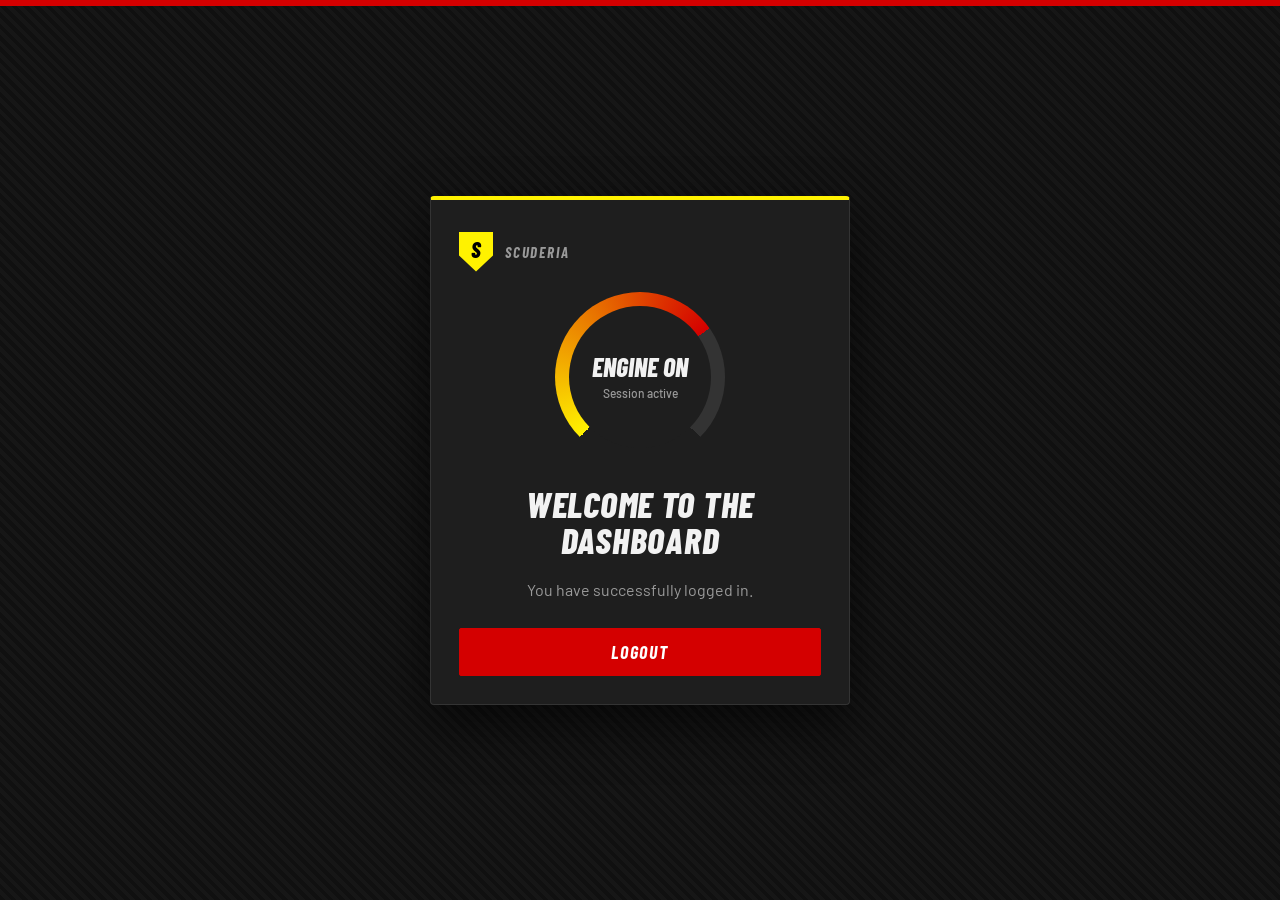
==== frontend/dashboard.html @ 8df0ef11 "update interfaces" ====
<!doctype html>
<html lang="en">
  <head>
    <meta charset="UTF-8" />
    <meta name="viewport" content="width=device-width, initial-scale=1.0" />
    <title>Dashboard</title>
    <link rel="stylesheet" href="style.css" />
  </head>
  <body>
    <div class="container dashboard">
      <div class="brand">
        <div class="badge">S</div>
        <span>SCUDERIA</span>
      </div>
 
      <div class="gauge">
        <div>Engine on<small>Session active</small></div>
      </div>
 
      <h1>Welcome to the Dashboard</h1>
 
      <p>You have successfully logged in.</p>
 
      <button onclick="logout()">Logout</button>
    </div>
 
    <script>
      function logout() {
        localStorage.removeItem("token");
        window.location.href = "index.html";
      }
    </script>
  </body>
</html>
---- frontend/style.css ----
@import url("https://fonts.googleapis.com/css2?family=Barlow+Condensed:ital,wght@1,700;1,800&family=Barlow:wght@400;500;600&display=swap");
 
:root {
  --rosso: #d40000;
  --rosso-dark: #a30000;
  --giallo: #fff200;
  --carbon: #141414;
  --carbon-2: #1e1e1e;
  --line: #333;
  --text: #f2f2f2;
  --muted: #9a9a9a;
}
 
* {
  box-sizing: border-box;
}
 
body {
  margin: 0;
  min-height: 100vh;
  display: flex;
  justify-content: center;
  align-items: center;
  padding: 24px;
  font-family: "Barlow", Arial, sans-serif;
  color: var(--text);
  background:
    linear-gradient(180deg, var(--rosso) 0 6px, transparent 6px),
    repeating-linear-gradient(45deg, #101010 0 4px, #161616 4px 8px);
}
 
.container {
  position: relative;
  width: 100%;
  max-width: 360px;
  padding: 32px 28px 28px;
  background: var(--carbon-2);
  border: 1px solid var(--line);
  border-top: 4px solid var(--giallo);
  border-radius: 4px;
  box-shadow: 0 20px 50px rgba(0, 0, 0, 0.6);
}
 
.brand {
  display: flex;
  align-items: center;
  gap: 12px;
  margin-bottom: 20px;
}
 
.badge {
  width: 34px;
  height: 40px;
  display: grid;
  place-items: center;
  background: var(--giallo);
  color: #000;
  font: italic 800 22px "Barlow Condensed", Arial, sans-serif;
  clip-path: polygon(0 0, 100% 0, 100% 60%, 50% 100%, 0 60%);
  padding-bottom: 6px;
}
 
.brand span {
  font: italic 700 15px "Barlow Condensed", Arial, sans-serif;
  letter-spacing: 0.12em;
  color: var(--muted);
}
 
h1,
h2 {
  margin: 0 0 20px;
  font-family: "Barlow Condensed", Arial, sans-serif;
  font-style: italic;
  font-weight: 800;
  font-size: 44px;
  line-height: 1;
  letter-spacing: 0.02em;
  text-transform: uppercase;
}
 
h2 {
  border-left: 6px solid var(--rosso);
  padding-left: 12px;
}
 
p {
  color: var(--muted);
  line-height: 1.5;
}
 
input {
  width: 100%;
  padding: 12px 14px;
  margin: 6px 0;
  font: 500 15px "Barlow", Arial, sans-serif;
  color: var(--text);
  background: var(--carbon);
  border: 1px solid var(--line);
  border-radius: 2px;
}
 
input::placeholder {
  color: #6d6d6d;
}
 
input:focus-visible {
  outline: none;
  border-color: var(--giallo);
  box-shadow: 0 0 0 2px rgba(255, 242, 0, 0.25);
}
 
button {
  width: 100%;
  padding: 12px;
  margin-top: 10px;
  font: italic 700 18px "Barlow Condensed", Arial, sans-serif;
  letter-spacing: 0.1em;
  text-transform: uppercase;
  color: #fff;
  background: var(--rosso);
  border: 1px solid var(--rosso);
  border-radius: 2px;
  cursor: pointer;
  transition: background 0.15s, color 0.15s;
}
 
button:hover {
  background: var(--rosso-dark);
}
 
button:focus-visible {
  outline: 2px solid var(--giallo);
  outline-offset: 2px;
}
 
button.secondary {
  color: var(--giallo);
  background: transparent;
  border-color: var(--giallo);
}
 
button.secondary:hover {
  color: #000;
  background: var(--giallo);
}
 
.divider {
  margin: 24px 0 8px;
  padding-top: 20px;
  border-top: 1px solid var(--line);
  font-size: 14px;
}
 
#message {
  margin: 15px 0 0;
  text-align: center;
  min-height: 1.5em;
}
 
/* Dashboard */
.gauge {
  position: relative;
  width: 170px;
  height: 170px;
  margin: 8px auto 24px;
  border-radius: 50%;
  background: conic-gradient(
    from 225deg,
    var(--giallo) 0deg,
    var(--rosso) 190deg,
    #333 190deg 270deg,
    transparent 270deg
  );
}
 
.gauge::before {
  content: "";
  position: absolute;
  inset: 14px;
  border-radius: 50%;
  background: var(--carbon-2);
}
 
.gauge div {
  position: absolute;
  inset: 0;
  display: grid;
  place-content: center;
  text-align: center;
  font: italic 800 26px/1.1 "Barlow Condensed", Arial, sans-serif;
  text-transform: uppercase;
}
 
.gauge small {
  display: block;
  margin-top: 4px;
  font: 500 12px "Barlow", Arial, sans-serif;
  color: var(--muted);
  text-transform: none;
}
 
.dashboard {
  text-align: center;
  max-width: 420px;
}
 
.dashboard h1 {
  font-size: 36px;
}
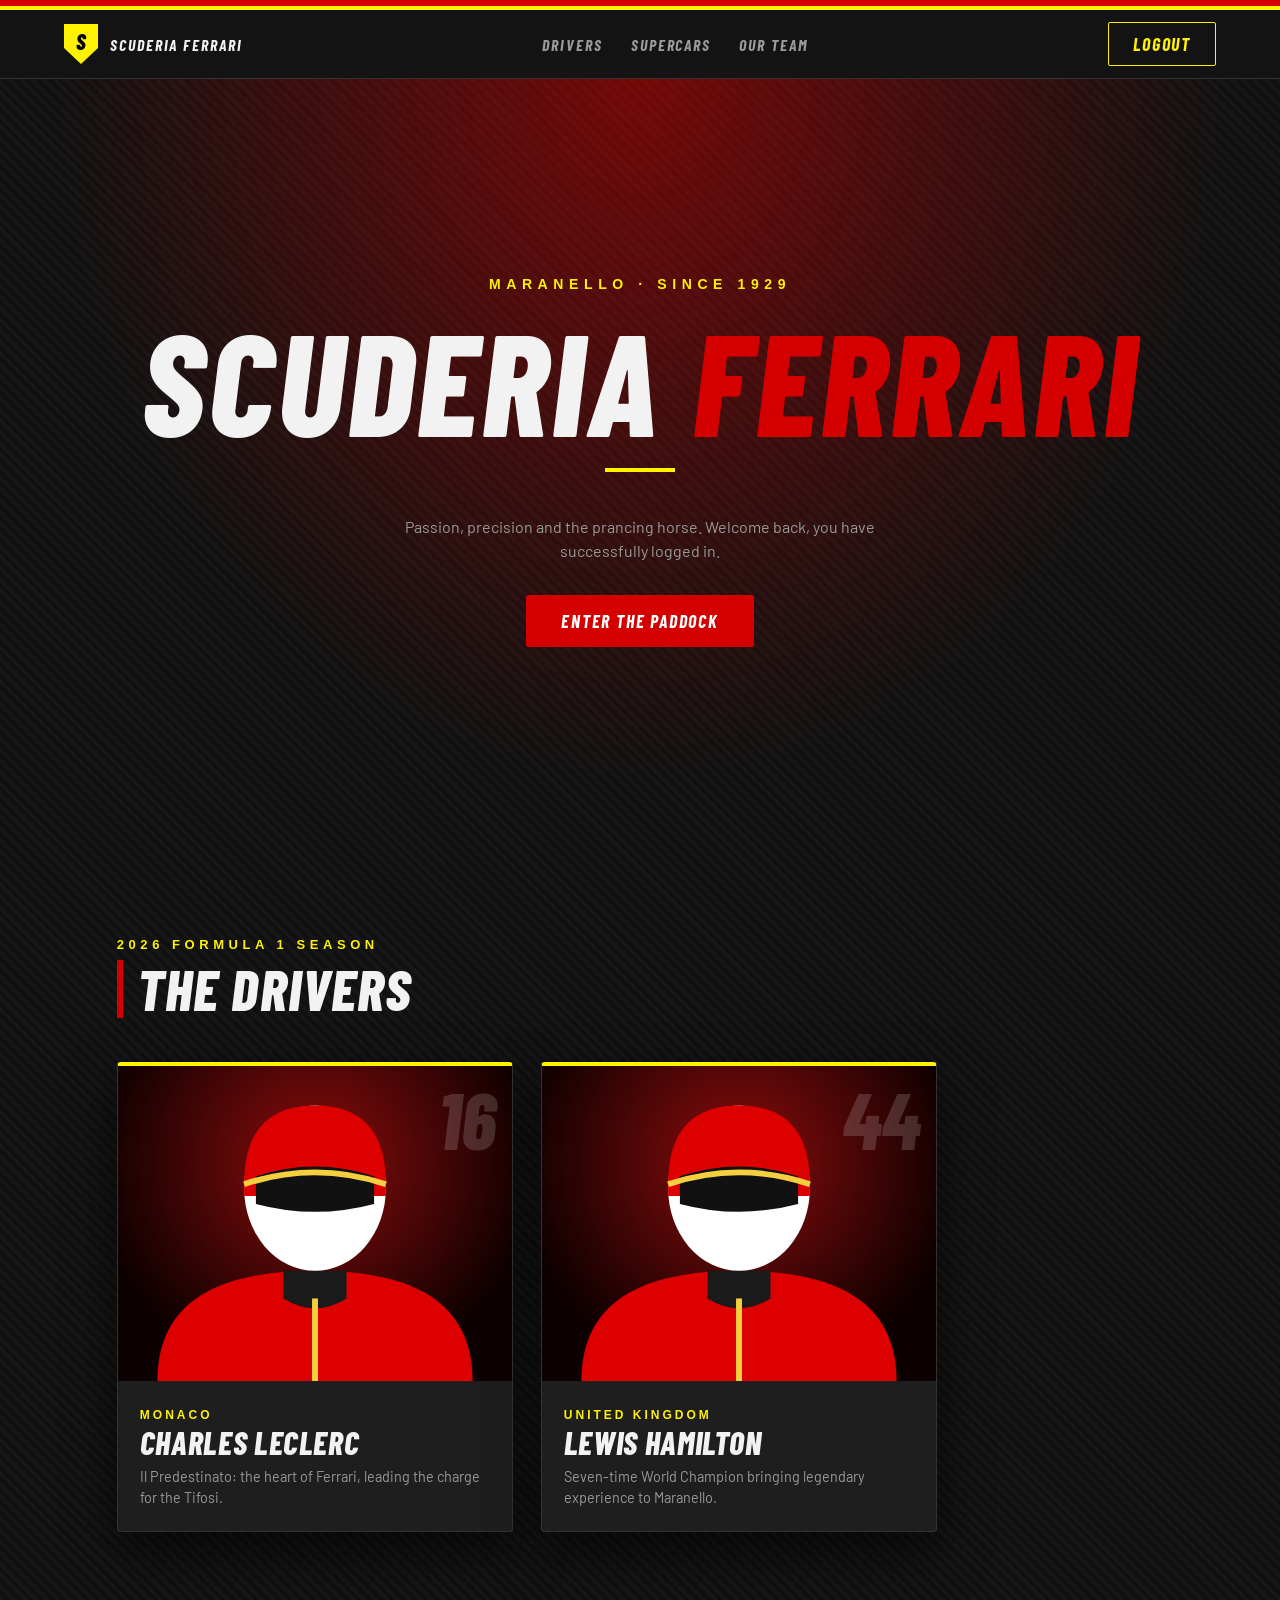
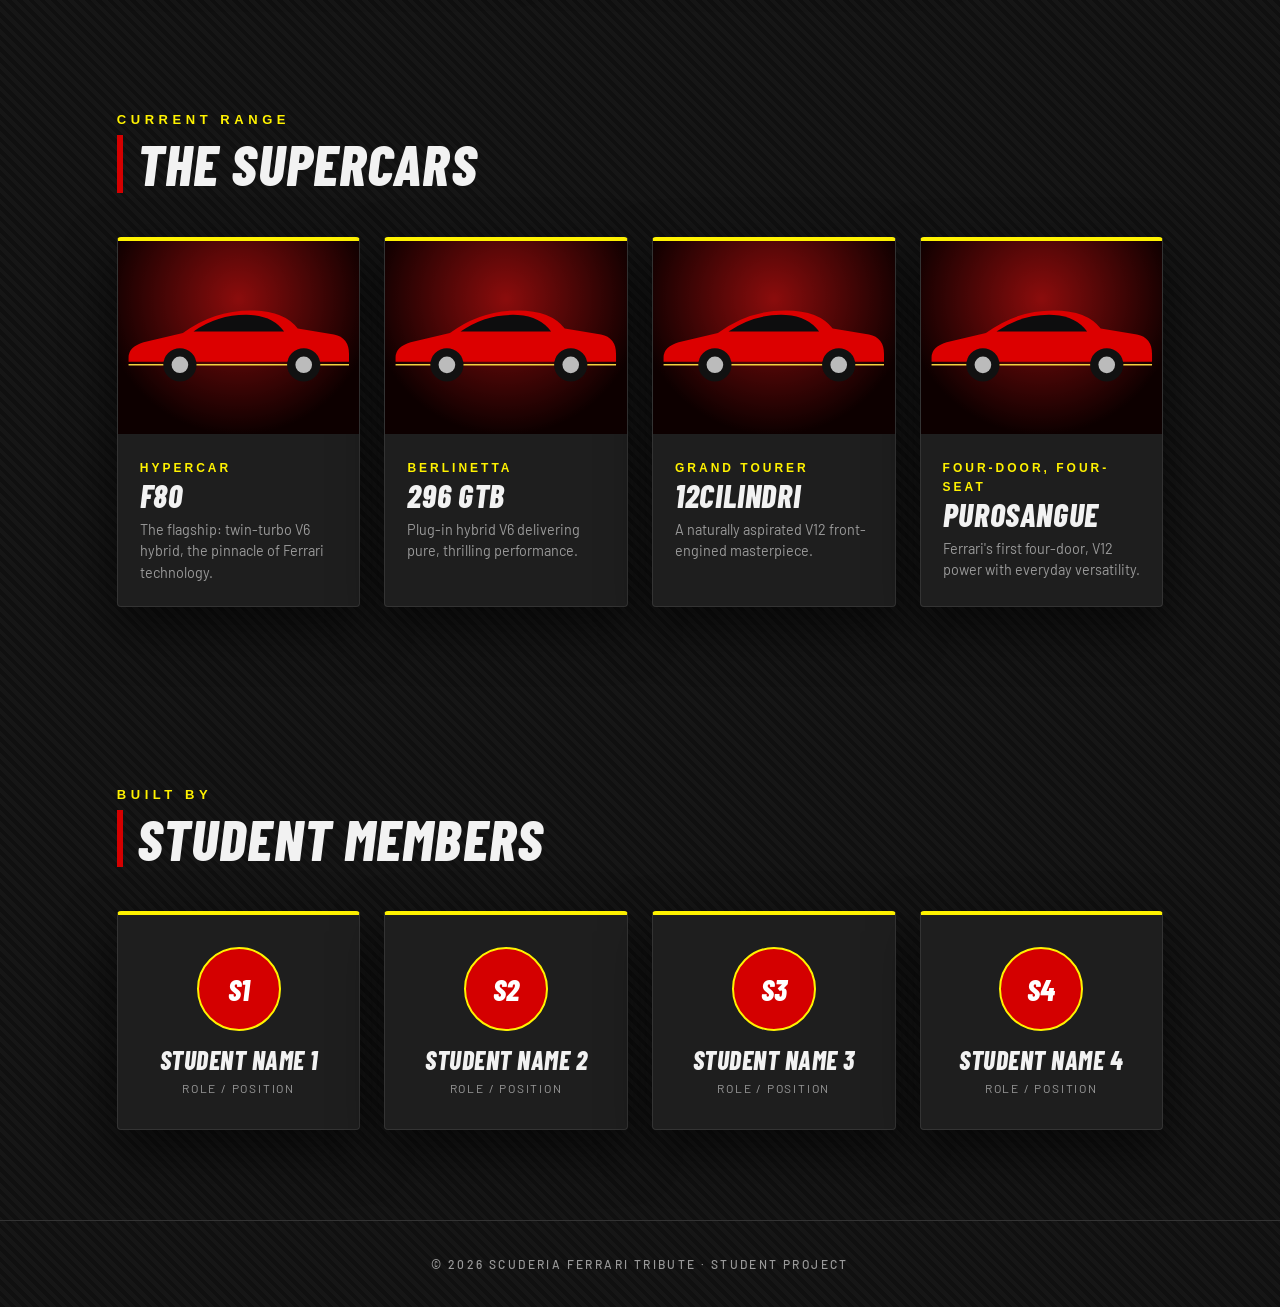
==== commit 93293ab0: "description of changes" ====
--- a/frontend/dashboard.html
+++ b/frontend/dashboard.html
@@ -1,35 +1,84 @@
 <!doctype html>
 <html lang="en">
-  <head>
-    <meta charset="UTF-8" />
-    <meta name="viewport" content="width=device-width, initial-scale=1.0" />
-    <title>Dashboard</title>
-    <link rel="stylesheet" href="style.css" />
-  </head>
-  <body>
-    <div class="container dashboard">
-      <div class="brand">
-        <div class="badge">S</div>
-        <span>SCUDERIA</span>
-      </div>
- 
-      <div class="gauge">
-        <div>Engine on<small>Session active</small></div>
-      </div>
- 
-      <h1>Welcome to the Dashboard</h1>
- 
-      <p>You have successfully logged in.</p>
- 
-      <button onclick="logout()">Logout</button>
-    </div>
- 
-    <script>
-      function logout() {
-        localStorage.removeItem("token");
-        window.location.href = "index.html";
-      }
-    </script>
-  </body>
+<head>
+<meta charset="UTF-8" />
+<meta name="viewport" content="width=device-width, initial-scale=1, viewport-fit=cover" />
+<title>Scuderia Ferrari</title>
+<link rel="stylesheet" href="style.css" />
+</head>
+<body>
+<svg width="0" height="0" style="position:absolute" aria-hidden="true">
+  <symbol id="bust" viewBox="0 0 200 160">
+    <path d="M20 160c0-40 30-56 80-56s80 16 80 56z" fill="#dc0000"/>
+    <path d="M84 104h32v14q-16 10-32 0z" fill="#1a1a1a"/>
+    <path d="M100 118v42" stroke="#f4d03f" stroke-width="3"/>
+    <ellipse cx="100" cy="62" rx="36" ry="42" fill="#fff"/>
+    <path d="M64 60q0-40 36-40t36 40v6H64z" fill="#dc0000"/>
+    <path d="M70 56q30-10 60 0v14q-30 8-60 0z" fill="#111"/>
+    <path d="M64 60q36-12 72 0" stroke="#f4d03f" stroke-width="3" fill="none"/>
+  </symbol>
+  <symbol id="car" viewBox="0 0 320 140">
+    <path d="M14 96q0-14 20-20l52-12q40-30 90-30 44 0 62 24l48 8q20 4 20 26v10H14z" fill="#dc0000"/>
+    <path d="M100 62q34-24 76-22 30 2 44 22z" fill="#0d0d0e"/>
+    <path d="M14 106h292" stroke="#f4d03f" stroke-width="2"/>
+    <circle cx="82" cy="106" r="22" fill="#111"/><circle cx="82" cy="106" r="11" fill="#bbb"/>
+    <circle cx="246" cy="106" r="22" fill="#111"/><circle cx="246" cy="106" r="11" fill="#bbb"/>
+  </symbol>
+</svg>
+
+<nav>
+  <div class="brand"><div class="badge">S</div><span>SCUDERIA FERRARI</span></div>
+  <ul><li><a href="#drivers">Drivers</a></li><li><a href="#cars">Supercars</a></li><li><a href="#team">Our Team</a></li></ul>
+  <button onclick="logout()">Logout</button>
+</nav>
+
+<header class="hero">
+  <div>
+    <small>Maranello · Since 1929</small>
+    <h1>Scuderia <em>Ferrari</em></h1>
+    <div class="rule"></div><br />
+    <p>Passion, precision and the prancing horse. Welcome back, you have successfully logged in.</p>
+    <a class="cta" href="#drivers">Enter the Paddock</a>
+  </div>
+</header>
+
+<section id="drivers">
+  <div class="head"><small>2026 Formula 1 Season</small><h2>The Drivers</h2></div>
+  <div class="drivers">
+    <div class="card"><div class="img"><span class="num">16</span><svg><use href="#bust"/></svg></div>
+      <div class="info"><span>Monaco</span><h3>Charles Leclerc</h3><p>Il Predestinato: the heart of Ferrari, leading the charge for the Tifosi.</p></div></div>
+    <div class="card"><div class="img"><span class="num">44</span><svg><use href="#bust"/></svg></div>
+      <div class="info"><span>United Kingdom</span><h3>Lewis Hamilton</h3><p>Seven-time World Champion bringing legendary experience to Maranello.</p></div></div>
+  </div>
+</section>
+
+<section id="cars">
+  <div class="head"><small>Current Range</small><h2>The Supercars</h2></div>
+  <div class="grid">
+    <div class="card"><div class="img"><svg><use href="#car"/></svg></div><div class="info"><span>Hypercar</span><h3>F80</h3><p>The flagship: twin-turbo V6 hybrid, the pinnacle of Ferrari technology.</p></div></div>
+    <div class="card"><div class="img"><svg><use href="#car"/></svg></div><div class="info"><span>Berlinetta</span><h3>296 GTB</h3><p>Plug-in hybrid V6 delivering pure, thrilling performance.</p></div></div>
+    <div class="card"><div class="img"><svg><use href="#car"/></svg></div><div class="info"><span>Grand Tourer</span><h3>12Cilindri</h3><p>A naturally aspirated V12 front-engined masterpiece.</p></div></div>
+    <div class="card"><div class="img"><svg><use href="#car"/></svg></div><div class="info"><span>Four-Door, Four-Seat</span><h3>Purosangue</h3><p>Ferrari's first four-door, V12 power with everyday versatility.</p></div></div>
+  </div>
+</section>
+
+<section id="team" class="team">
+  <div class="head"><small>Built By</small><h2>Student Members</h2></div>
+  <div class="grid">
+    <div class="card stu"><div class="av">S1</div><h3>Student Name 1</h3><p>Role / Position</p></div>
+    <div class="card stu"><div class="av">S2</div><h3>Student Name 2</h3><p>Role / Position</p></div>
+    <div class="card stu"><div class="av">S3</div><h3>Student Name 3</h3><p>Role / Position</p></div>
+    <div class="card stu"><div class="av">S4</div><h3>Student Name 4</h3><p>Role / Position</p></div>
+  </div>
+</section>
+
+<footer>© 2026 SCUDERIA FERRARI TRIBUTE · STUDENT PROJECT</footer>
+
+<script>
+function logout() {
+  try { localStorage.removeItem("token"); } catch (e) {}
+  window.location.href = "index.html";
+}
+</script>
+</body>
 </html>
- 
--- a/frontend/style.css
+++ b/frontend/style.css
@@ -1,5 +1,5 @@
 @import url("https://fonts.googleapis.com/css2?family=Barlow+Condensed:ital,wght@1,700;1,800&family=Barlow:wght@400;500;600&display=swap");
- 
+
 :root {
   --rosso: #d40000;
   --rosso-dark: #a30000;
@@ -10,200 +10,210 @@
   --text: #f2f2f2;
   --muted: #9a9a9a;
 }
- 
-* {
-  box-sizing: border-box;
-}
- 
+
+* { box-sizing: border-box; }
+
+html { scroll-behavior: smooth; scroll-padding-top: 70px; }
+
 body {
   margin: 0;
   min-height: 100vh;
-  display: flex;
-  justify-content: center;
-  align-items: center;
-  padding: 24px;
   font-family: "Barlow", Arial, sans-serif;
   color: var(--text);
   background:
     linear-gradient(180deg, var(--rosso) 0 6px, transparent 6px),
     repeating-linear-gradient(45deg, #101010 0 4px, #161616 4px 8px);
 }
- 
-.container {
-  position: relative;
-  width: 100%;
-  max-width: 360px;
-  padding: 32px 28px 28px;
+
+h1, h2, h3 {
+  margin: 0;
+  font-family: "Barlow Condensed", Arial, sans-serif;
+  font-style: italic;
+  font-weight: 800;
+  text-transform: uppercase;
+  letter-spacing: 0.02em;
+  line-height: 1;
+}
+
+p { color: var(--muted); line-height: 1.5; margin: 0; }
+
+/* Nav */
+nav {
+  position: sticky;
+  top: 6px;
+  z-index: 9;
+  display: flex;
+  justify-content: space-between;
+  align-items: center;
+  padding: 12px 5vw;
+  background: rgba(20, 20, 20, 0.92);
+  border-bottom: 1px solid var(--line);
+  border-top: 4px solid var(--giallo);
+  backdrop-filter: blur(8px);
+}
+
+.brand { display: flex; align-items: center; gap: 12px; }
+
+.badge {
+  width: 34px;
+  height: 40px;
+  display: grid;
+  place-items: center;
+  background: var(--giallo);
+  color: #000;
+  font: italic 800 22px "Barlow Condensed", Arial, sans-serif;
+  clip-path: polygon(0 0, 100% 0, 100% 60%, 50% 100%, 0 60%);
+  padding-bottom: 6px;
+}
+
+.brand span {
+  font: italic 700 16px "Barlow Condensed", Arial, sans-serif;
+  letter-spacing: 0.12em;
+  color: var(--text);
+}
+
+nav ul { display: flex; gap: 28px; list-style: none; margin: 0; padding: 0; }
+
+nav a {
+  color: var(--muted);
+  text-decoration: none;
+  font: italic 700 16px "Barlow Condensed", Arial, sans-serif;
+  letter-spacing: 0.12em;
+  text-transform: uppercase;
+  transition: color 0.15s;
+}
+
+nav a:hover { color: var(--giallo); }
+
+/* Buttons */
+button, .cta {
+  display: inline-block;
+  padding: 10px 24px;
+  font: italic 700 18px "Barlow Condensed", Arial, sans-serif;
+  letter-spacing: 0.1em;
+  text-transform: uppercase;
+  text-decoration: none;
+  color: var(--giallo);
+  background: transparent;
+  border: 1px solid var(--giallo);
+  border-radius: 2px;
+  cursor: pointer;
+  transition: background 0.15s, color 0.15s;
+}
+
+button:hover { color: #000; background: var(--giallo); }
+
+.cta { color: #fff; background: var(--rosso); border-color: var(--rosso); padding: 14px 34px; }
+.cta:hover { background: var(--rosso-dark); border-color: var(--rosso-dark); color: #fff; }
+
+button:focus-visible, .cta:focus-visible { outline: 2px solid var(--giallo); outline-offset: 2px; }
+
+/* Hero */
+.hero {
+  min-height: 86vh;
+  display: grid;
+  place-items: center;
+  text-align: center;
+  padding: 80px 6vw;
+  background: radial-gradient(ellipse at 50% 0%, rgba(212, 0, 0, 0.5), transparent 65%);
+}
+
+.hero small {
+  font: 600 14px "Barlow", Arial, sans-serif;
+  letter-spacing: 0.4em;
+  text-transform: uppercase;
+  color: var(--giallo);
+}
+
+.hero h1 { font-size: clamp(3.5rem, 13vw, 9rem); margin: 16px 0; }
+.hero h1 em { color: var(--rosso); }
+.hero p { max-width: 520px; margin: 0 auto 32px; }
+.rule { width: 70px; height: 4px; background: var(--giallo); margin: 14px auto 24px; }
+
+/* Sections */
+section { max-width: 1200px; margin: auto; padding: 90px 6vw; }
+
+.head { margin-bottom: 44px; }
+.head small {
+  display: block;
+  margin-bottom: 8px;
+  font: 600 13px "Barlow", Arial, sans-serif;
+  letter-spacing: 0.35em;
+  text-transform: uppercase;
+  color: var(--giallo);
+}
+.head h2 {
+  font-size: clamp(2.2rem, 6vw, 3.6rem);
+  border-left: 6px solid var(--rosso);
+  padding-left: 14px;
+}
+
+.grid { display: grid; gap: 24px; grid-template-columns: repeat(auto-fit, minmax(240px, 1fr)); }
+.drivers { display: grid; gap: 28px; grid-template-columns: repeat(auto-fit, minmax(280px, 1fr)); max-width: 820px; }
+
+/* Cards */
+.card {
   background: var(--carbon-2);
   border: 1px solid var(--line);
   border-top: 4px solid var(--giallo);
   border-radius: 4px;
   box-shadow: 0 20px 50px rgba(0, 0, 0, 0.6);
-}
- 
-.brand {
-  display: flex;
-  align-items: center;
-  gap: 12px;
-  margin-bottom: 20px;
-}
- 
-.badge {
-  width: 34px;
-  height: 40px;
-  display: grid;
-  place-items: center;
-  background: var(--giallo);
-  color: #000;
-  font: italic 800 22px "Barlow Condensed", Arial, sans-serif;
-  clip-path: polygon(0 0, 100% 0, 100% 60%, 50% 100%, 0 60%);
-  padding-bottom: 6px;
-}
- 
-.brand span {
-  font: italic 700 15px "Barlow Condensed", Arial, sans-serif;
-  letter-spacing: 0.12em;
+  overflow: hidden;
+  transition: transform 0.25s, border-color 0.25s;
+}
+.card:hover { transform: translateY(-6px); border-top-color: var(--rosso); }
+
+.card .img {
+  position: relative;
+  aspect-ratio: 4 / 3.2;
+  display: grid;
+  place-items: center;
+  background: radial-gradient(circle at 50% 30%, rgba(212, 0, 0, 0.6), #0d0000 75%);
+}
+.card .img svg { width: 100%; height: 100%; }
+
+.num {
+  position: absolute;
+  right: 16px;
+  top: 4px;
+  font: italic 800 5rem "Barlow Condensed", Arial, sans-serif;
+  color: rgba(255, 255, 255, 0.16);
+}
+
+.info { padding: 22px; }
+.info h3 { font-size: 2rem; margin: 4px 0 8px; }
+.info span {
+  font: 600 12px "Barlow", Arial, sans-serif;
+  letter-spacing: 0.25em;
+  text-transform: uppercase;
+  color: var(--giallo);
+}
+.info p { font-size: 0.9rem; }
+
+/* Student members */
+.stu { text-align: center; padding: 32px 20px; }
+.av {
+  width: 84px;
+  height: 84px;
+  margin: 0 auto 16px;
+  display: grid;
+  place-items: center;
+  border-radius: 50%;
+  border: 2px solid var(--giallo);
+  background: var(--rosso);
+  color: #fff;
+  font: italic 800 30px "Barlow Condensed", Arial, sans-serif;
+}
+.stu h3 { font-size: 1.6rem; margin-bottom: 6px; }
+.stu p { font-size: 0.75rem; letter-spacing: 0.15em; text-transform: uppercase; }
+
+footer {
+  text-align: center;
+  padding: 36px 5vw;
+  border-top: 1px solid var(--line);
   color: var(--muted);
-}
- 
-h1,
-h2 {
-  margin: 0 0 20px;
-  font-family: "Barlow Condensed", Arial, sans-serif;
-  font-style: italic;
-  font-weight: 800;
-  font-size: 44px;
-  line-height: 1;
-  letter-spacing: 0.02em;
-  text-transform: uppercase;
-}
- 
-h2 {
-  border-left: 6px solid var(--rosso);
-  padding-left: 12px;
-}
- 
-p {
-  color: var(--muted);
-  line-height: 1.5;
-}
- 
-input {
-  width: 100%;
-  padding: 12px 14px;
-  margin: 6px 0;
-  font: 500 15px "Barlow", Arial, sans-serif;
-  color: var(--text);
-  background: var(--carbon);
-  border: 1px solid var(--line);
-  border-radius: 2px;
-}
- 
-input::placeholder {
-  color: #6d6d6d;
-}
- 
-input:focus-visible {
-  outline: none;
-  border-color: var(--giallo);
-  box-shadow: 0 0 0 2px rgba(255, 242, 0, 0.25);
-}
- 
-button {
-  width: 100%;
-  padding: 12px;
-  margin-top: 10px;
-  font: italic 700 18px "Barlow Condensed", Arial, sans-serif;
-  letter-spacing: 0.1em;
-  text-transform: uppercase;
-  color: #fff;
-  background: var(--rosso);
-  border: 1px solid var(--rosso);
-  border-radius: 2px;
-  cursor: pointer;
-  transition: background 0.15s, color 0.15s;
-}
- 
-button:hover {
-  background: var(--rosso-dark);
-}
- 
-button:focus-visible {
-  outline: 2px solid var(--giallo);
-  outline-offset: 2px;
-}
- 
-button.secondary {
-  color: var(--giallo);
-  background: transparent;
-  border-color: var(--giallo);
-}
- 
-button.secondary:hover {
-  color: #000;
-  background: var(--giallo);
-}
- 
-.divider {
-  margin: 24px 0 8px;
-  padding-top: 20px;
-  border-top: 1px solid var(--line);
-  font-size: 14px;
-}
- 
-#message {
-  margin: 15px 0 0;
-  text-align: center;
-  min-height: 1.5em;
-}
- 
-/* Dashboard */
-.gauge {
-  position: relative;
-  width: 170px;
-  height: 170px;
-  margin: 8px auto 24px;
-  border-radius: 50%;
-  background: conic-gradient(
-    from 225deg,
-    var(--giallo) 0deg,
-    var(--rosso) 190deg,
-    #333 190deg 270deg,
-    transparent 270deg
-  );
-}
- 
-.gauge::before {
-  content: "";
-  position: absolute;
-  inset: 14px;
-  border-radius: 50%;
-  background: var(--carbon-2);
-}
- 
-.gauge div {
-  position: absolute;
-  inset: 0;
-  display: grid;
-  place-content: center;
-  text-align: center;
-  font: italic 800 26px/1.1 "Barlow Condensed", Arial, sans-serif;
-  text-transform: uppercase;
-}
- 
-.gauge small {
-  display: block;
-  margin-top: 4px;
   font: 500 12px "Barlow", Arial, sans-serif;
-  color: var(--muted);
-  text-transform: none;
-}
- 
-.dashboard {
-  text-align: center;
-  max-width: 420px;
-}
- 
-.dashboard h1 {
-  font-size: 36px;
-}+  letter-spacing: 0.2em;
+}
+
+@media (max-width: 720px) { nav ul { display: none; } }
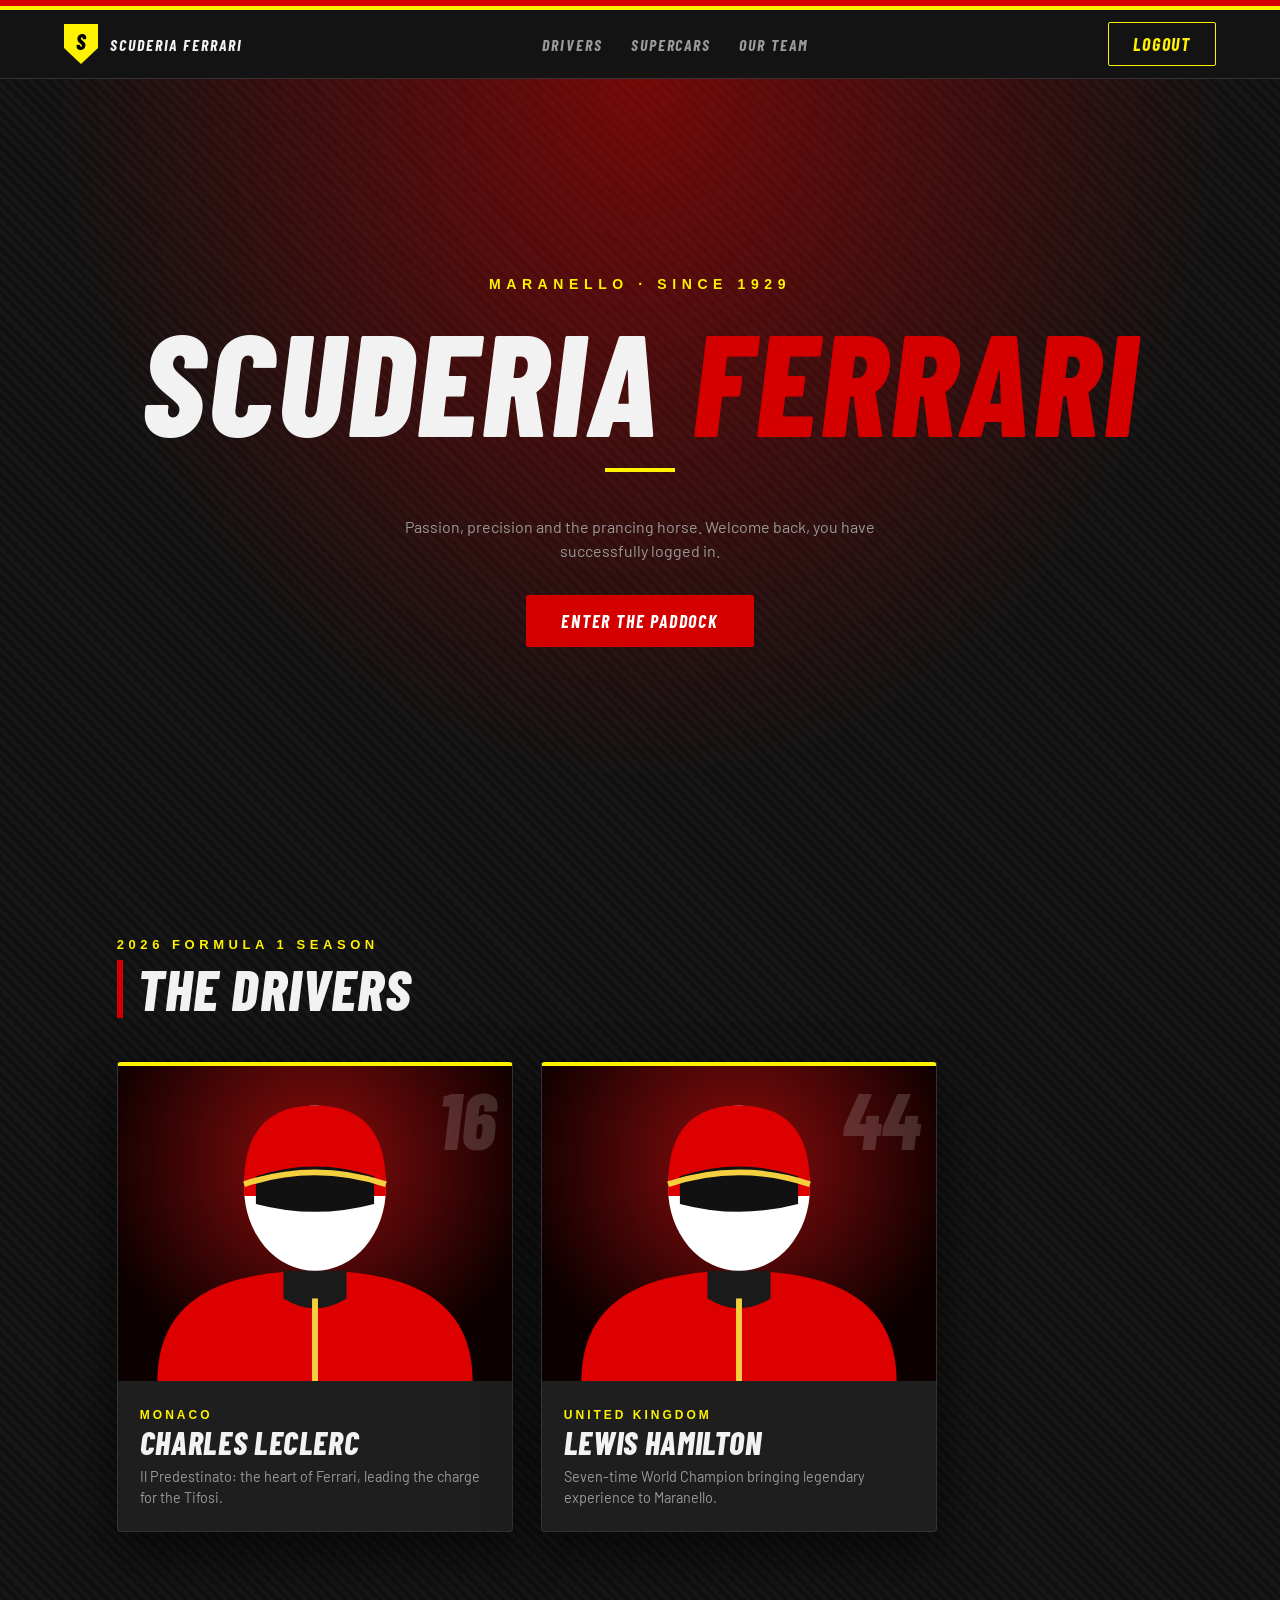
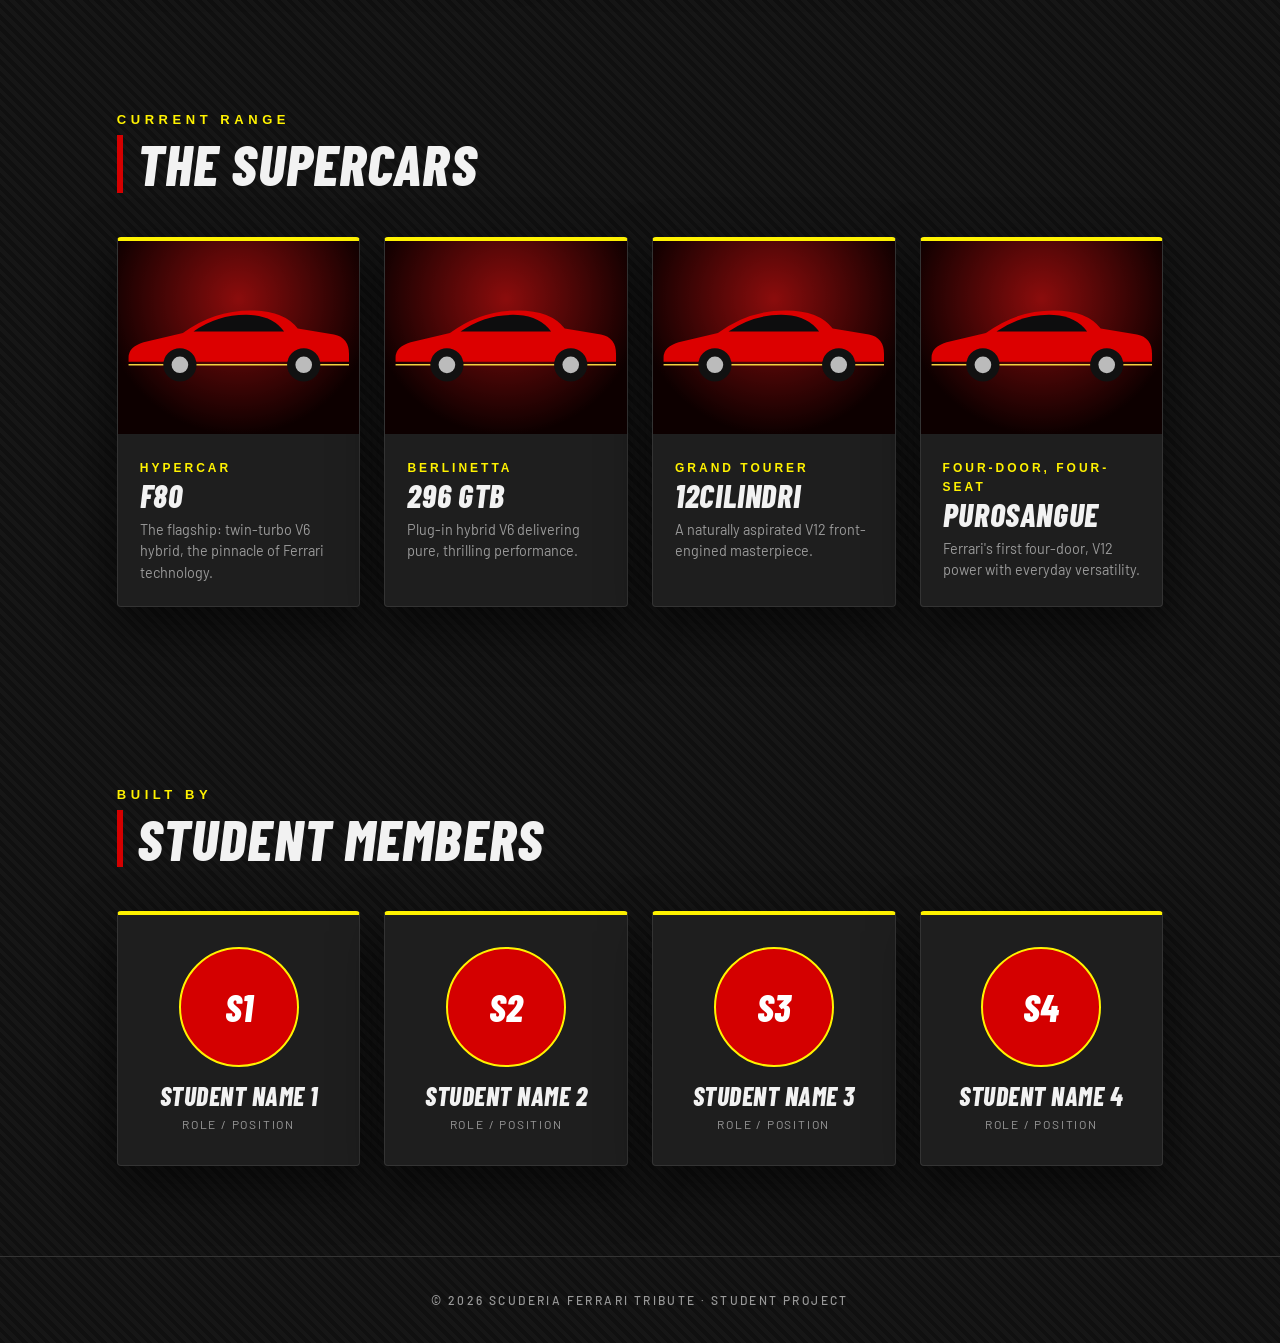
==== commit e6a3e875: "description of changes" ====
--- a/frontend/dashboard.html
+++ b/frontend/dashboard.html
@@ -45,9 +45,9 @@
 <section id="drivers">
   <div class="head"><small>2026 Formula 1 Season</small><h2>The Drivers</h2></div>
   <div class="drivers">
-    <div class="card"><div class="img"><span class="num">16</span><svg><use href="#bust"/></svg></div>
+    <div class="card"><div class="img"><img src="images/leclerc.jpg" alt="Charles Leclerc" onerror="this.remove()"><span class="num">16</span><svg><use href="#bust"/></svg></div>
       <div class="info"><span>Monaco</span><h3>Charles Leclerc</h3><p>Il Predestinato: the heart of Ferrari, leading the charge for the Tifosi.</p></div></div>
-    <div class="card"><div class="img"><span class="num">44</span><svg><use href="#bust"/></svg></div>
+    <div class="card"><div class="img"><img src="images/hamilton.jpg" alt="Lewis Hamilton" onerror="this.remove()"><span class="num">44</span><svg><use href="#bust"/></svg></div>
       <div class="info"><span>United Kingdom</span><h3>Lewis Hamilton</h3><p>Seven-time World Champion bringing legendary experience to Maranello.</p></div></div>
   </div>
 </section>
@@ -55,20 +55,20 @@
 <section id="cars">
   <div class="head"><small>Current Range</small><h2>The Supercars</h2></div>
   <div class="grid">
-    <div class="card"><div class="img"><svg><use href="#car"/></svg></div><div class="info"><span>Hypercar</span><h3>F80</h3><p>The flagship: twin-turbo V6 hybrid, the pinnacle of Ferrari technology.</p></div></div>
-    <div class="card"><div class="img"><svg><use href="#car"/></svg></div><div class="info"><span>Berlinetta</span><h3>296 GTB</h3><p>Plug-in hybrid V6 delivering pure, thrilling performance.</p></div></div>
-    <div class="card"><div class="img"><svg><use href="#car"/></svg></div><div class="info"><span>Grand Tourer</span><h3>12Cilindri</h3><p>A naturally aspirated V12 front-engined masterpiece.</p></div></div>
-    <div class="card"><div class="img"><svg><use href="#car"/></svg></div><div class="info"><span>Four-Door, Four-Seat</span><h3>Purosangue</h3><p>Ferrari's first four-door, V12 power with everyday versatility.</p></div></div>
+    <div class="card"><div class="img"><img src="images/f80.jpg" alt="Ferrari F80" onerror="this.remove()"><svg><use href="#car"/></svg></div><div class="info"><span>Hypercar</span><h3>F80</h3><p>The flagship: twin-turbo V6 hybrid, the pinnacle of Ferrari technology.</p></div></div>
+    <div class="card"><div class="img"><img src="images/296gtb.jpg" alt="Ferrari 296 GTB" onerror="this.remove()"><svg><use href="#car"/></svg></div><div class="info"><span>Berlinetta</span><h3>296 GTB</h3><p>Plug-in hybrid V6 delivering pure, thrilling performance.</p></div></div>
+    <div class="card"><div class="img"><img src="images/12cilindri.jpg" alt="Ferrari 12Cilindri" onerror="this.remove()"><svg><use href="#car"/></svg></div><div class="info"><span>Grand Tourer</span><h3>12Cilindri</h3><p>A naturally aspirated V12 front-engined masterpiece.</p></div></div>
+    <div class="card"><div class="img"><img src="images/purosangue.jpg" alt="Ferrari Purosangue" onerror="this.remove()"><svg><use href="#car"/></svg></div><div class="info"><span>Four-Door, Four-Seat</span><h3>Purosangue</h3><p>Ferrari's first four-door, V12 power with everyday versatility.</p></div></div>
   </div>
 </section>
 
 <section id="team" class="team">
   <div class="head"><small>Built By</small><h2>Student Members</h2></div>
   <div class="grid">
-    <div class="card stu"><div class="av">S1</div><h3>Student Name 1</h3><p>Role / Position</p></div>
-    <div class="card stu"><div class="av">S2</div><h3>Student Name 2</h3><p>Role / Position</p></div>
-    <div class="card stu"><div class="av">S3</div><h3>Student Name 3</h3><p>Role / Position</p></div>
-    <div class="card stu"><div class="av">S4</div><h3>Student Name 4</h3><p>Role / Position</p></div>
+    <div class="card stu"><div class="av"><img src="images/student1.jpg" alt="Student Name 1" onerror="this.remove()">S1</div><h3>Student Name 1</h3><p>Role / Position</p></div>
+    <div class="card stu"><div class="av"><img src="images/student2.jpg" alt="Student Name 2" onerror="this.remove()">S2</div><h3>Student Name 2</h3><p>Role / Position</p></div>
+    <div class="card stu"><div class="av"><img src="images/student3.jpg" alt="Student Name 3" onerror="this.remove()">S3</div><h3>Student Name 3</h3><p>Role / Position</p></div>
+    <div class="card stu"><div class="av"><img src="images/student4.jpg" alt="Student Name 4" onerror="this.remove()">S4</div><h3>Student Name 4</h3><p>Role / Position</p></div>
   </div>
 </section>
 
--- a/frontend/style.css
+++ b/frontend/style.css
@@ -193,8 +193,10 @@
 /* Student members */
 .stu { text-align: center; padding: 32px 20px; }
 .av {
-  width: 84px;
-  height: 84px;
+  position: relative;
+  overflow: hidden;
+  width: 120px;
+  height: 120px;
   margin: 0 auto 16px;
   display: grid;
   place-items: center;
@@ -202,8 +204,9 @@
   border: 2px solid var(--giallo);
   background: var(--rosso);
   color: #fff;
-  font: italic 800 30px "Barlow Condensed", Arial, sans-serif;
-}
+  font: italic 800 38px "Barlow Condensed", Arial, sans-serif;
+}
+.av img { position: absolute; inset: 0; width: 100%; height: 100%; object-fit: cover; }
 .stu h3 { font-size: 1.6rem; margin-bottom: 6px; }
 .stu p { font-size: 0.75rem; letter-spacing: 0.15em; text-transform: uppercase; }
 
@@ -217,3 +220,51 @@
 }
 
 @media (max-width: 720px) { nav ul { display: none; } }
+
+/* Photos (optional): drop files in /images, illustration shows if missing */
+.card .img img { position: absolute; inset: 0; width: 100%; height: 100%; object-fit: cover; z-index: 1; }
+.num { z-index: 2; }
+
+/* Login page */
+body.login { display: flex; justify-content: center; align-items: center; padding: 24px; }
+
+.container {
+  position: relative;
+  width: 100%;
+  max-width: 360px;
+  padding: 32px 28px 28px;
+  background: var(--carbon-2);
+  border: 1px solid var(--line);
+  border-top: 4px solid var(--giallo);
+  border-radius: 4px;
+  box-shadow: 0 20px 50px rgba(0, 0, 0, 0.6);
+}
+.container .brand { margin-bottom: 20px; }
+.container .brand span { color: var(--muted); }
+.container h2 {
+  margin: 0 0 20px;
+  font-size: 44px;
+  border-left: 6px solid var(--rosso);
+  padding-left: 12px;
+}
+
+input {
+  width: 100%;
+  padding: 12px 14px;
+  margin: 6px 0;
+  font: 500 15px "Barlow", Arial, sans-serif;
+  color: var(--text);
+  background: var(--carbon);
+  border: 1px solid var(--line);
+  border-radius: 2px;
+}
+input::placeholder { color: #6d6d6d; }
+input:focus-visible { outline: none; border-color: var(--giallo); box-shadow: 0 0 0 2px rgba(255, 242, 0, 0.25); }
+
+.container button { width: 100%; margin-top: 10px; padding: 12px; color: #fff; background: var(--rosso); border-color: var(--rosso); }
+.container button:hover { background: var(--rosso-dark); border-color: var(--rosso-dark); color: #fff; }
+.container button.secondary { color: var(--giallo); background: transparent; border-color: var(--giallo); }
+.container button.secondary:hover { color: #000; background: var(--giallo); }
+
+.divider { margin: 24px 0 8px; padding-top: 20px; border-top: 1px solid var(--line); font-size: 14px; }
+#message { margin: 15px 0 0; text-align: center; min-height: 1.5em; }
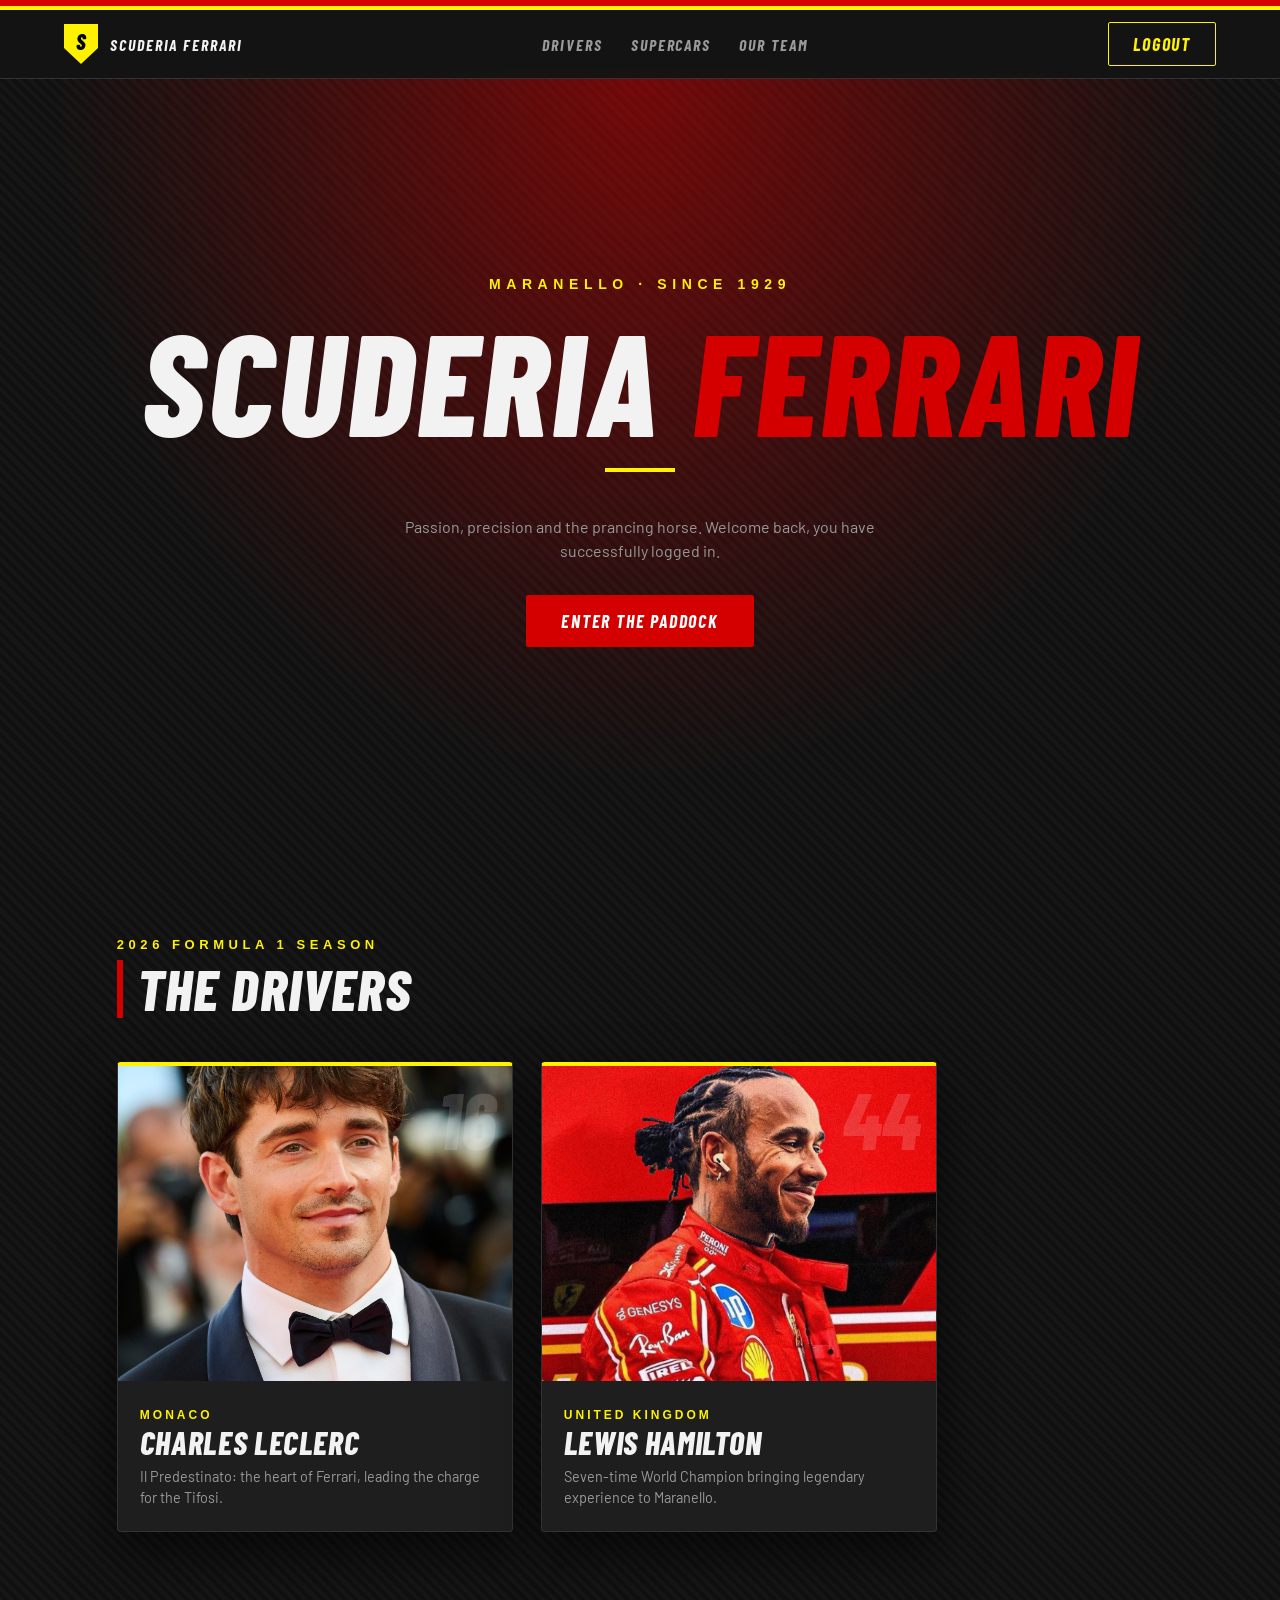
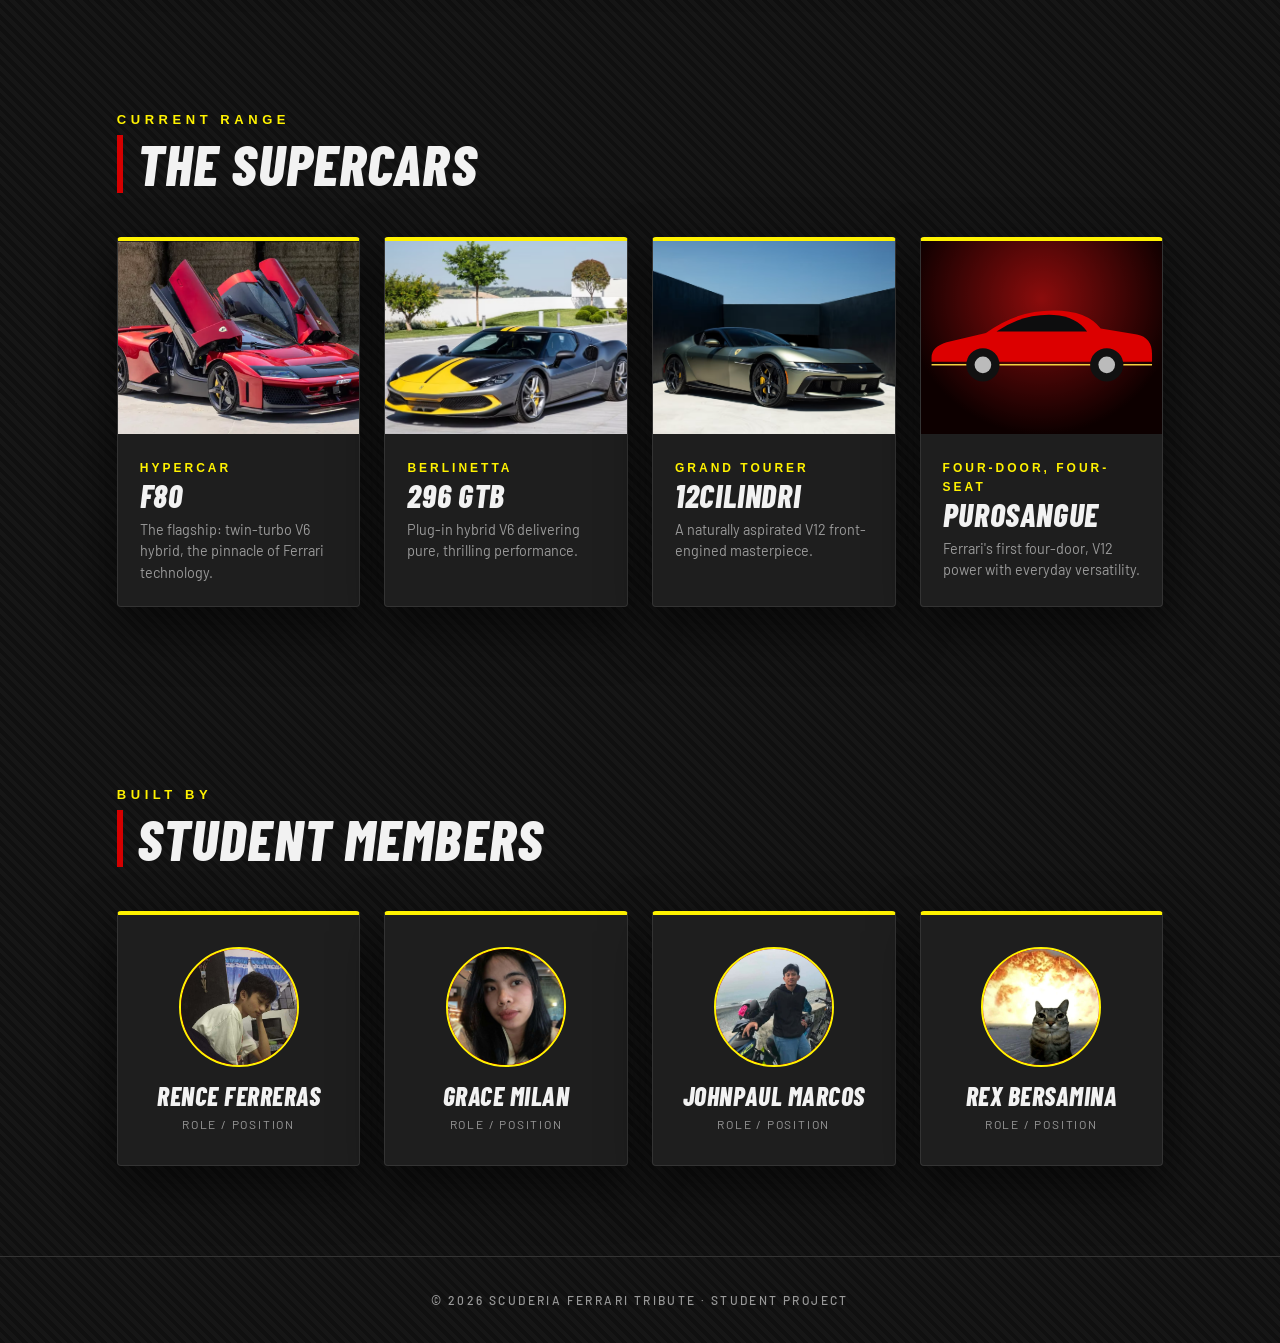
==== commit cc9ee2ae: "changes in dashboard" ====
--- a/frontend/dashboard.html
+++ b/frontend/dashboard.html
@@ -45,9 +45,9 @@
 <section id="drivers">
   <div class="head"><small>2026 Formula 1 Season</small><h2>The Drivers</h2></div>
   <div class="drivers">
-    <div class="card"><div class="img"><img src="images/leclerc.jpg" alt="Charles Leclerc" onerror="this.remove()"><span class="num">16</span><svg><use href="#bust"/></svg></div>
+    <div class="card"><div class="img"><img src="charles.jpg" alt="Charles Leclerc" onerror="this.remove()"><span class="num">16</span><svg><use href="#bust"/></svg></div>
       <div class="info"><span>Monaco</span><h3>Charles Leclerc</h3><p>Il Predestinato: the heart of Ferrari, leading the charge for the Tifosi.</p></div></div>
-    <div class="card"><div class="img"><img src="images/hamilton.jpg" alt="Lewis Hamilton" onerror="this.remove()"><span class="num">44</span><svg><use href="#bust"/></svg></div>
+    <div class="card"><div class="img"><img src="lewis.jpeg" alt="Lewis Hamilton" onerror="this.remove()"><span class="num">44</span><svg><use href="#bust"/></svg></div>
       <div class="info"><span>United Kingdom</span><h3>Lewis Hamilton</h3><p>Seven-time World Champion bringing legendary experience to Maranello.</p></div></div>
   </div>
 </section>
@@ -55,20 +55,20 @@
 <section id="cars">
   <div class="head"><small>Current Range</small><h2>The Supercars</h2></div>
   <div class="grid">
-    <div class="card"><div class="img"><img src="images/f80.jpg" alt="Ferrari F80" onerror="this.remove()"><svg><use href="#car"/></svg></div><div class="info"><span>Hypercar</span><h3>F80</h3><p>The flagship: twin-turbo V6 hybrid, the pinnacle of Ferrari technology.</p></div></div>
-    <div class="card"><div class="img"><img src="images/296gtb.jpg" alt="Ferrari 296 GTB" onerror="this.remove()"><svg><use href="#car"/></svg></div><div class="info"><span>Berlinetta</span><h3>296 GTB</h3><p>Plug-in hybrid V6 delivering pure, thrilling performance.</p></div></div>
-    <div class="card"><div class="img"><img src="images/12cilindri.jpg" alt="Ferrari 12Cilindri" onerror="this.remove()"><svg><use href="#car"/></svg></div><div class="info"><span>Grand Tourer</span><h3>12Cilindri</h3><p>A naturally aspirated V12 front-engined masterpiece.</p></div></div>
-    <div class="card"><div class="img"><img src="images/purosangue.jpg" alt="Ferrari Purosangue" onerror="this.remove()"><svg><use href="#car"/></svg></div><div class="info"><span>Four-Door, Four-Seat</span><h3>Purosangue</h3><p>Ferrari's first four-door, V12 power with everyday versatility.</p></div></div>
+    <div class="card"><div class="img"><img src="f80.png" alt="Ferrari F80" onerror="this.remove()"><svg><use href="#car"/></svg></div><div class="info"><span>Hypercar</span><h3>F80</h3><p>The flagship: twin-turbo V6 hybrid, the pinnacle of Ferrari technology.</p></div></div>
+    <div class="card"><div class="img"><img src="296gtb.png" alt="Ferrari 296 GTB" onerror="this.remove()"><svg><use href="#car"/></svg></div><div class="info"><span>Berlinetta</span><h3>296 GTB</h3><p>Plug-in hybrid V6 delivering pure, thrilling performance.</p></div></div>
+    <div class="card"><div class="img"><img src="12cilindri.png" alt="Ferrari 12Cilindri" onerror="this.remove()"><svg><use href="#car"/></svg></div><div class="info"><span>Grand Tourer</span><h3>12Cilindri</h3><p>A naturally aspirated V12 front-engined masterpiece.</p></div></div>
+    <div class="card"><div class="img"><img src="purosangue.jpgs" alt="Ferrari Purosangue" onerror="this.remove()"><svg><use href="#car"/></svg></div><div class="info"><span>Four-Door, Four-Seat</span><h3>Purosangue</h3><p>Ferrari's first four-door, V12 power with everyday versatility.</p></div></div>
   </div>
 </section>
 
 <section id="team" class="team">
   <div class="head"><small>Built By</small><h2>Student Members</h2></div>
   <div class="grid">
-    <div class="card stu"><div class="av"><img src="images/student1.jpg" alt="Student Name 1" onerror="this.remove()">S1</div><h3>Student Name 1</h3><p>Role / Position</p></div>
-    <div class="card stu"><div class="av"><img src="images/student2.jpg" alt="Student Name 2" onerror="this.remove()">S2</div><h3>Student Name 2</h3><p>Role / Position</p></div>
-    <div class="card stu"><div class="av"><img src="images/student3.jpg" alt="Student Name 3" onerror="this.remove()">S3</div><h3>Student Name 3</h3><p>Role / Position</p></div>
-    <div class="card stu"><div class="av"><img src="images/student4.jpg" alt="Student Name 4" onerror="this.remove()">S4</div><h3>Student Name 4</h3><p>Role / Position</p></div>
+    <div class="card stu"><div class="av"><img src="rence.jpg" alt="Student Name 1" onerror="this.remove()">S1</div><h3>Rence Ferreras</h3><p>Role / Position</p></div>
+    <div class="card stu"><div class="av"><img src="grace.jpg" alt="Student Name 2" onerror="this.remove()">S2</div><h3>Grace Milan</h3><p>Role / Position</p></div>
+    <div class="card stu"><div class="av"><img src="jp.jpg" alt="Student Name 3" onerror="this.remove()">S3</div><h3>Johnpaul Marcos</h3><p>Role / Position</p></div>
+    <div class="card stu"><div class="av"><img src="rex.jpg" alt="Student Name 4" onerror="this.remove()">S4</div><h3>Rex Bersamina</h3><p>Role / Position</p></div>
   </div>
 </section>
 
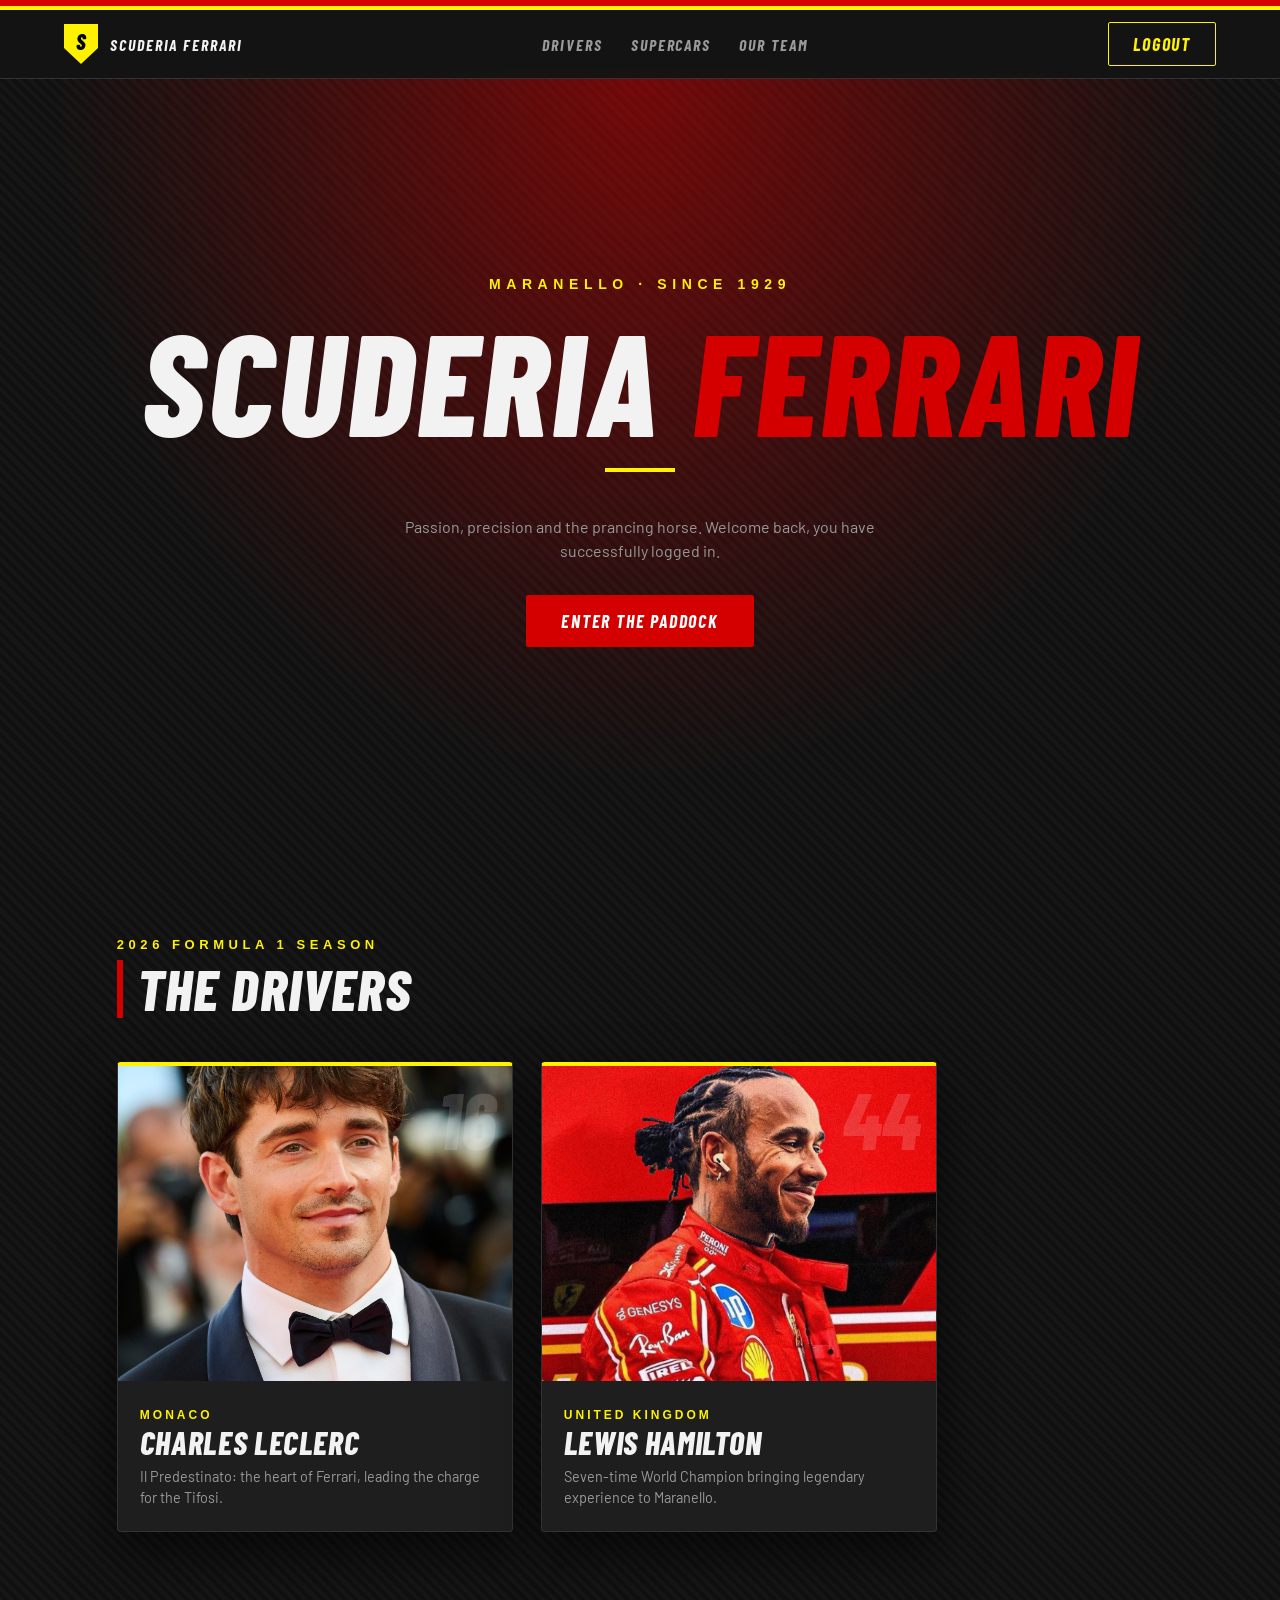
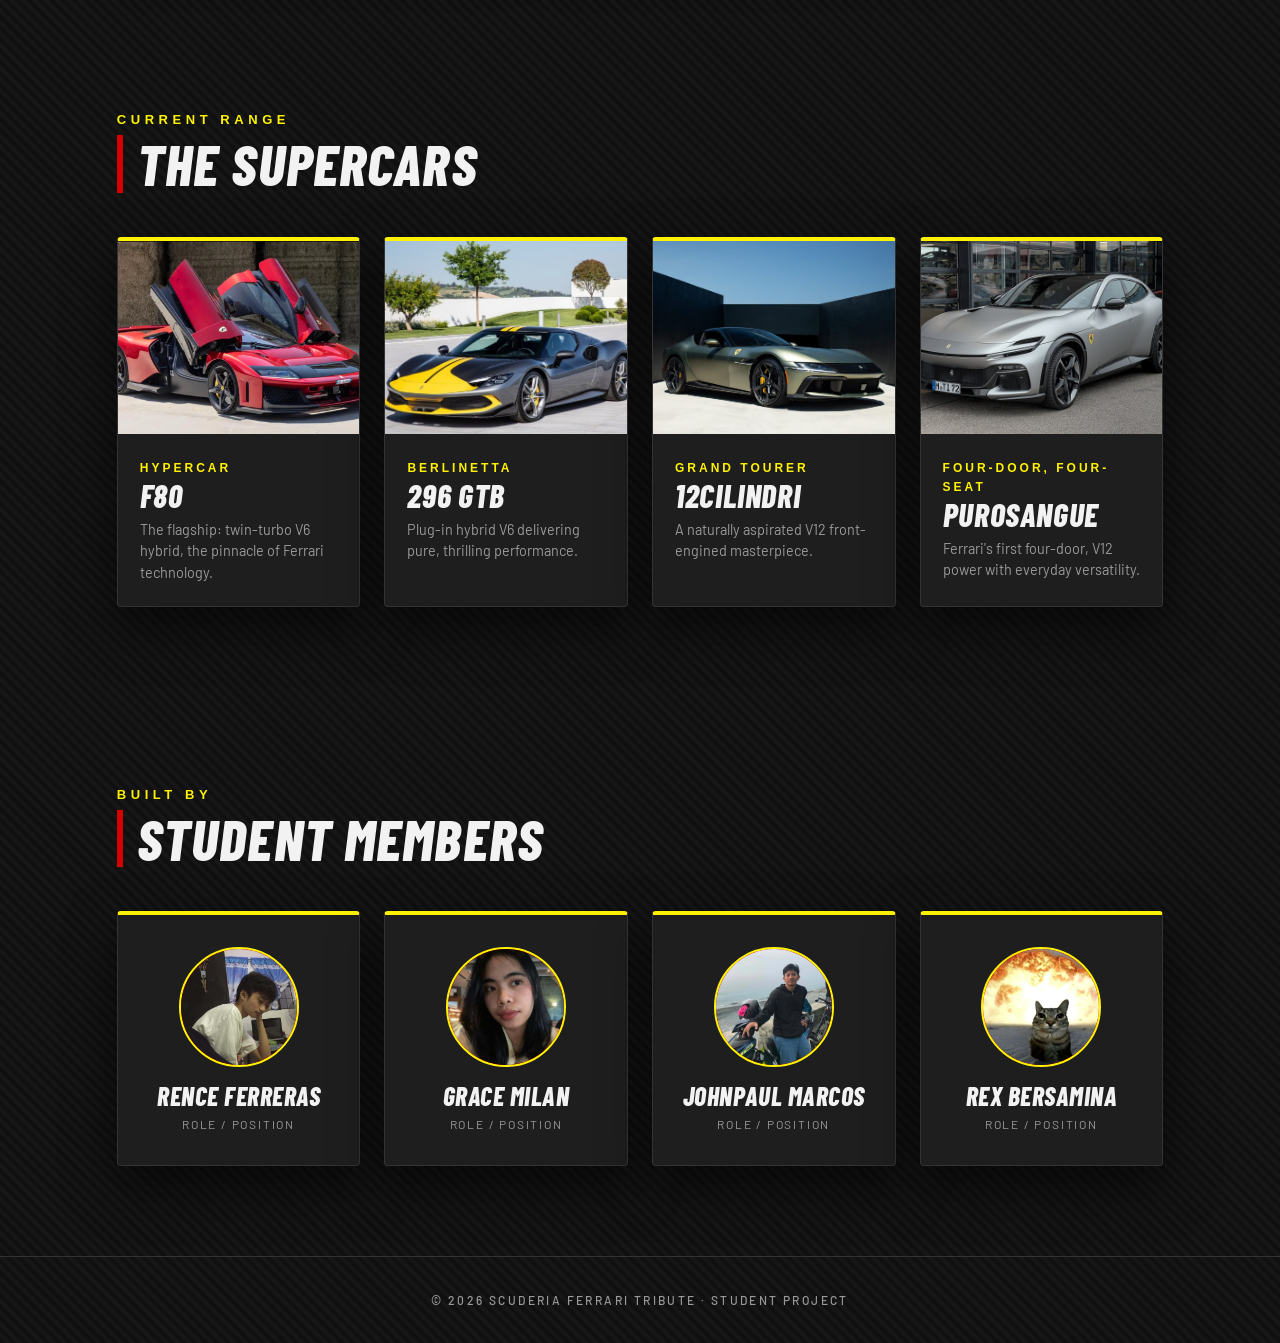
==== commit acc7d8d3: "changes again" ====
--- a/frontend/dashboard.html
+++ b/frontend/dashboard.html
@@ -58,7 +58,7 @@
     <div class="card"><div class="img"><img src="f80.png" alt="Ferrari F80" onerror="this.remove()"><svg><use href="#car"/></svg></div><div class="info"><span>Hypercar</span><h3>F80</h3><p>The flagship: twin-turbo V6 hybrid, the pinnacle of Ferrari technology.</p></div></div>
     <div class="card"><div class="img"><img src="296gtb.png" alt="Ferrari 296 GTB" onerror="this.remove()"><svg><use href="#car"/></svg></div><div class="info"><span>Berlinetta</span><h3>296 GTB</h3><p>Plug-in hybrid V6 delivering pure, thrilling performance.</p></div></div>
     <div class="card"><div class="img"><img src="12cilindri.png" alt="Ferrari 12Cilindri" onerror="this.remove()"><svg><use href="#car"/></svg></div><div class="info"><span>Grand Tourer</span><h3>12Cilindri</h3><p>A naturally aspirated V12 front-engined masterpiece.</p></div></div>
-    <div class="card"><div class="img"><img src="purosangue.jpgs" alt="Ferrari Purosangue" onerror="this.remove()"><svg><use href="#car"/></svg></div><div class="info"><span>Four-Door, Four-Seat</span><h3>Purosangue</h3><p>Ferrari's first four-door, V12 power with everyday versatility.</p></div></div>
+    <div class="card"><div class="img"><img src="purosangue.jpg" alt="Ferrari Purosangue" onerror="this.remove()"><svg><use href="#car"/></svg></div><div class="info"><span>Four-Door, Four-Seat</span><h3>Purosangue</h3><p>Ferrari's first four-door, V12 power with everyday versatility.</p></div></div>
   </div>
 </section>
 
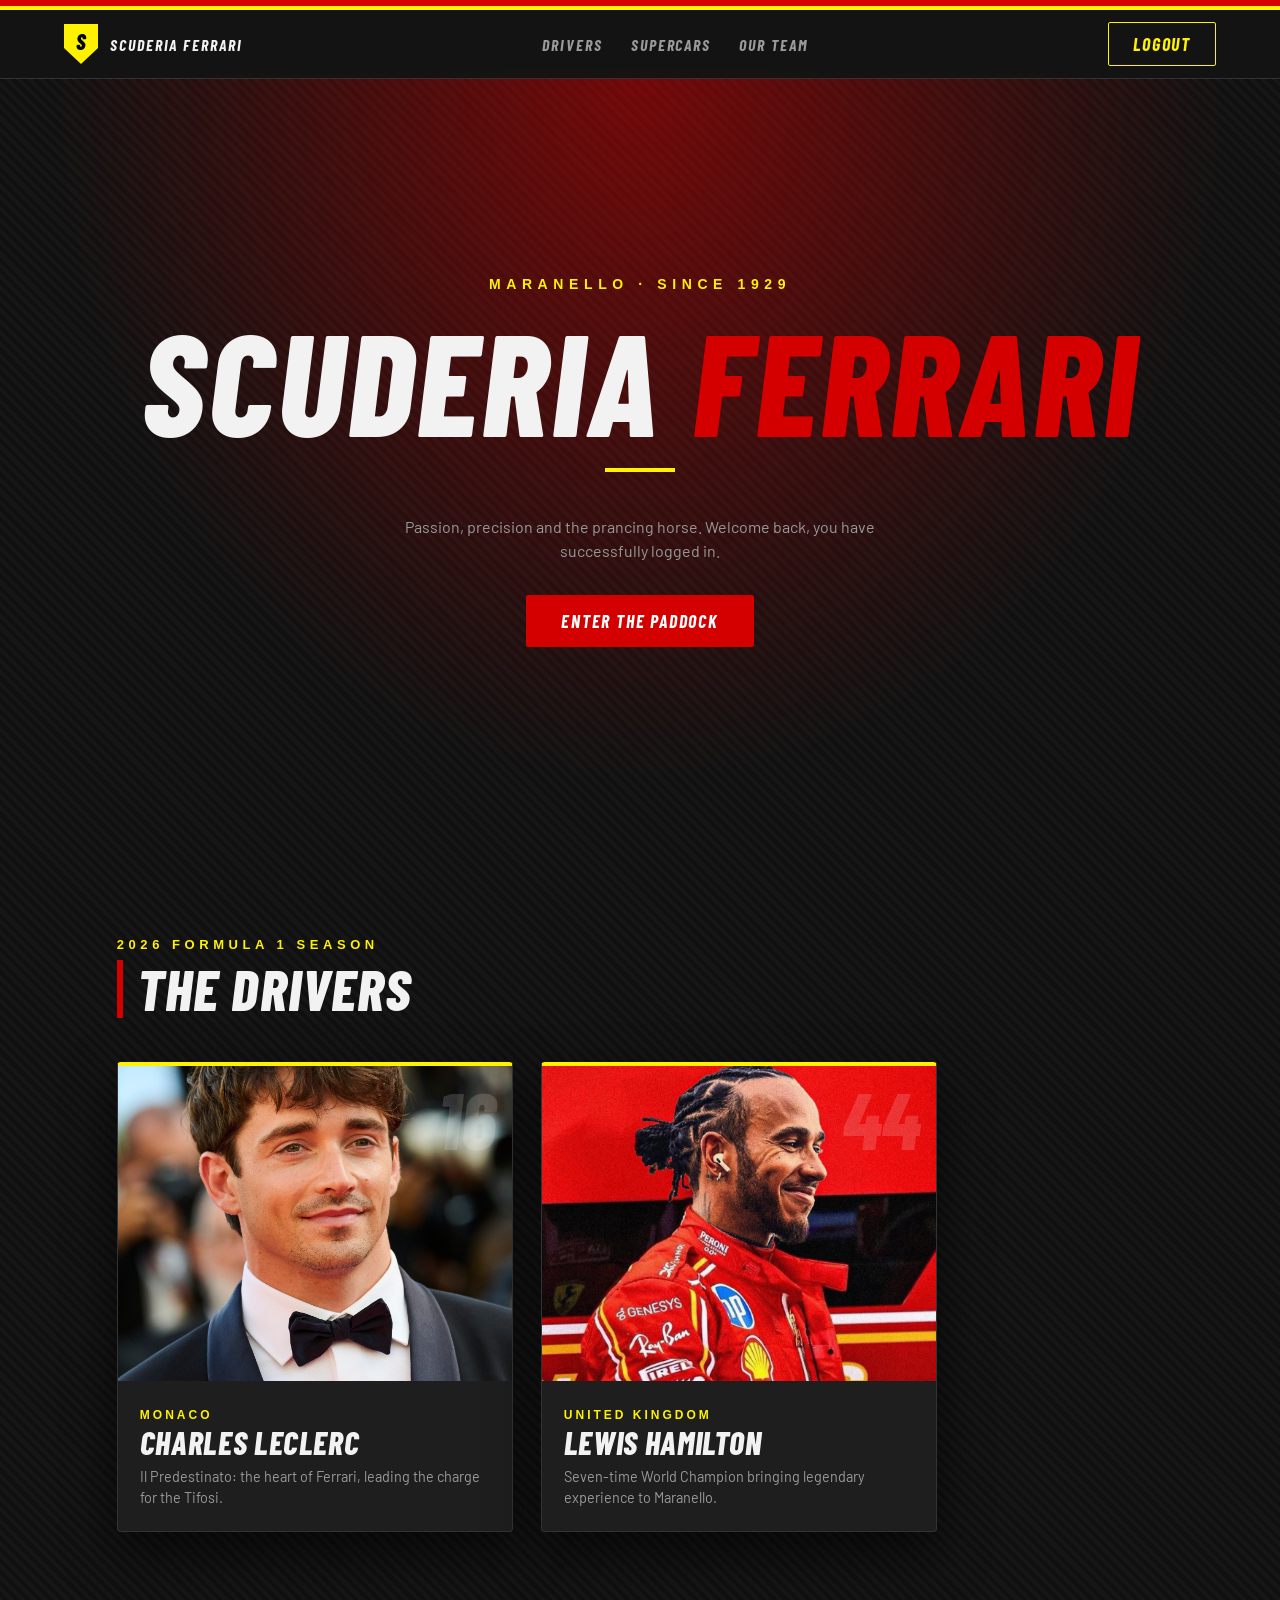
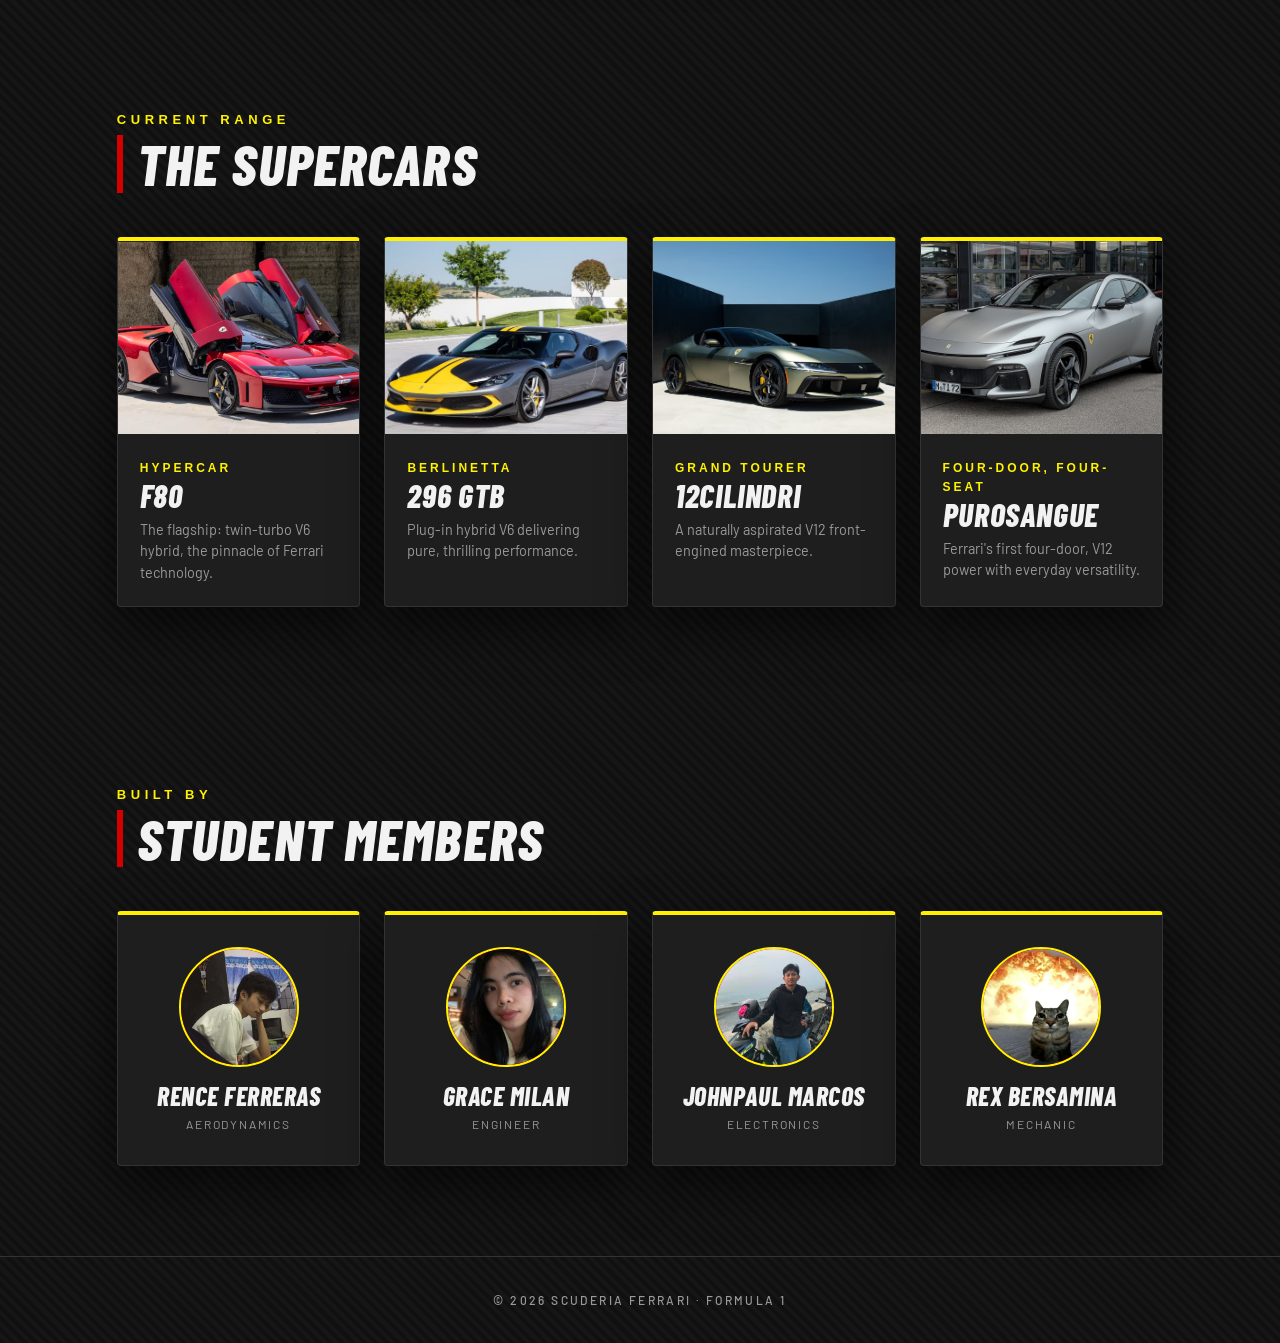
==== commit 5c7dbc7f: "changes in dashboard" ====
--- a/frontend/dashboard.html
+++ b/frontend/dashboard.html
@@ -65,14 +65,14 @@
 <section id="team" class="team">
   <div class="head"><small>Built By</small><h2>Student Members</h2></div>
   <div class="grid">
-    <div class="card stu"><div class="av"><img src="rence.jpg" alt="Student Name 1" onerror="this.remove()">S1</div><h3>Rence Ferreras</h3><p>Role / Position</p></div>
-    <div class="card stu"><div class="av"><img src="grace.jpg" alt="Student Name 2" onerror="this.remove()">S2</div><h3>Grace Milan</h3><p>Role / Position</p></div>
-    <div class="card stu"><div class="av"><img src="jp.jpg" alt="Student Name 3" onerror="this.remove()">S3</div><h3>Johnpaul Marcos</h3><p>Role / Position</p></div>
-    <div class="card stu"><div class="av"><img src="rex.jpg" alt="Student Name 4" onerror="this.remove()">S4</div><h3>Rex Bersamina</h3><p>Role / Position</p></div>
+    <div class="card stu"><div class="av"><img src="rence.jpg" alt="Student Name 1" onerror="this.remove()">S1</div><h3>Rence Ferreras</h3><p>Aerodynamics</p></div>
+    <div class="card stu"><div class="av"><img src="grace.jpg" alt="Student Name 2" onerror="this.remove()">S2</div><h3>Grace Milan</h3><p>Engineer</p></div>
+    <div class="card stu"><div class="av"><img src="jp.jpg" alt="Student Name 3" onerror="this.remove()">S3</div><h3>Johnpaul Marcos</h3><p>Electronics</p></div>
+    <div class="card stu"><div class="av"><img src="rex.jpg" alt="Student Name 4" onerror="this.remove()">S4</div><h3>Rex Bersamina</h3><p>Mechanic</p></div>
   </div>
 </section>
 
-<footer>© 2026 SCUDERIA FERRARI TRIBUTE · STUDENT PROJECT</footer>
+<footer>&copy; 2026 SCUDERIA FERRARI · FORMULA 1</footer>
 
 <script>
 function logout() {
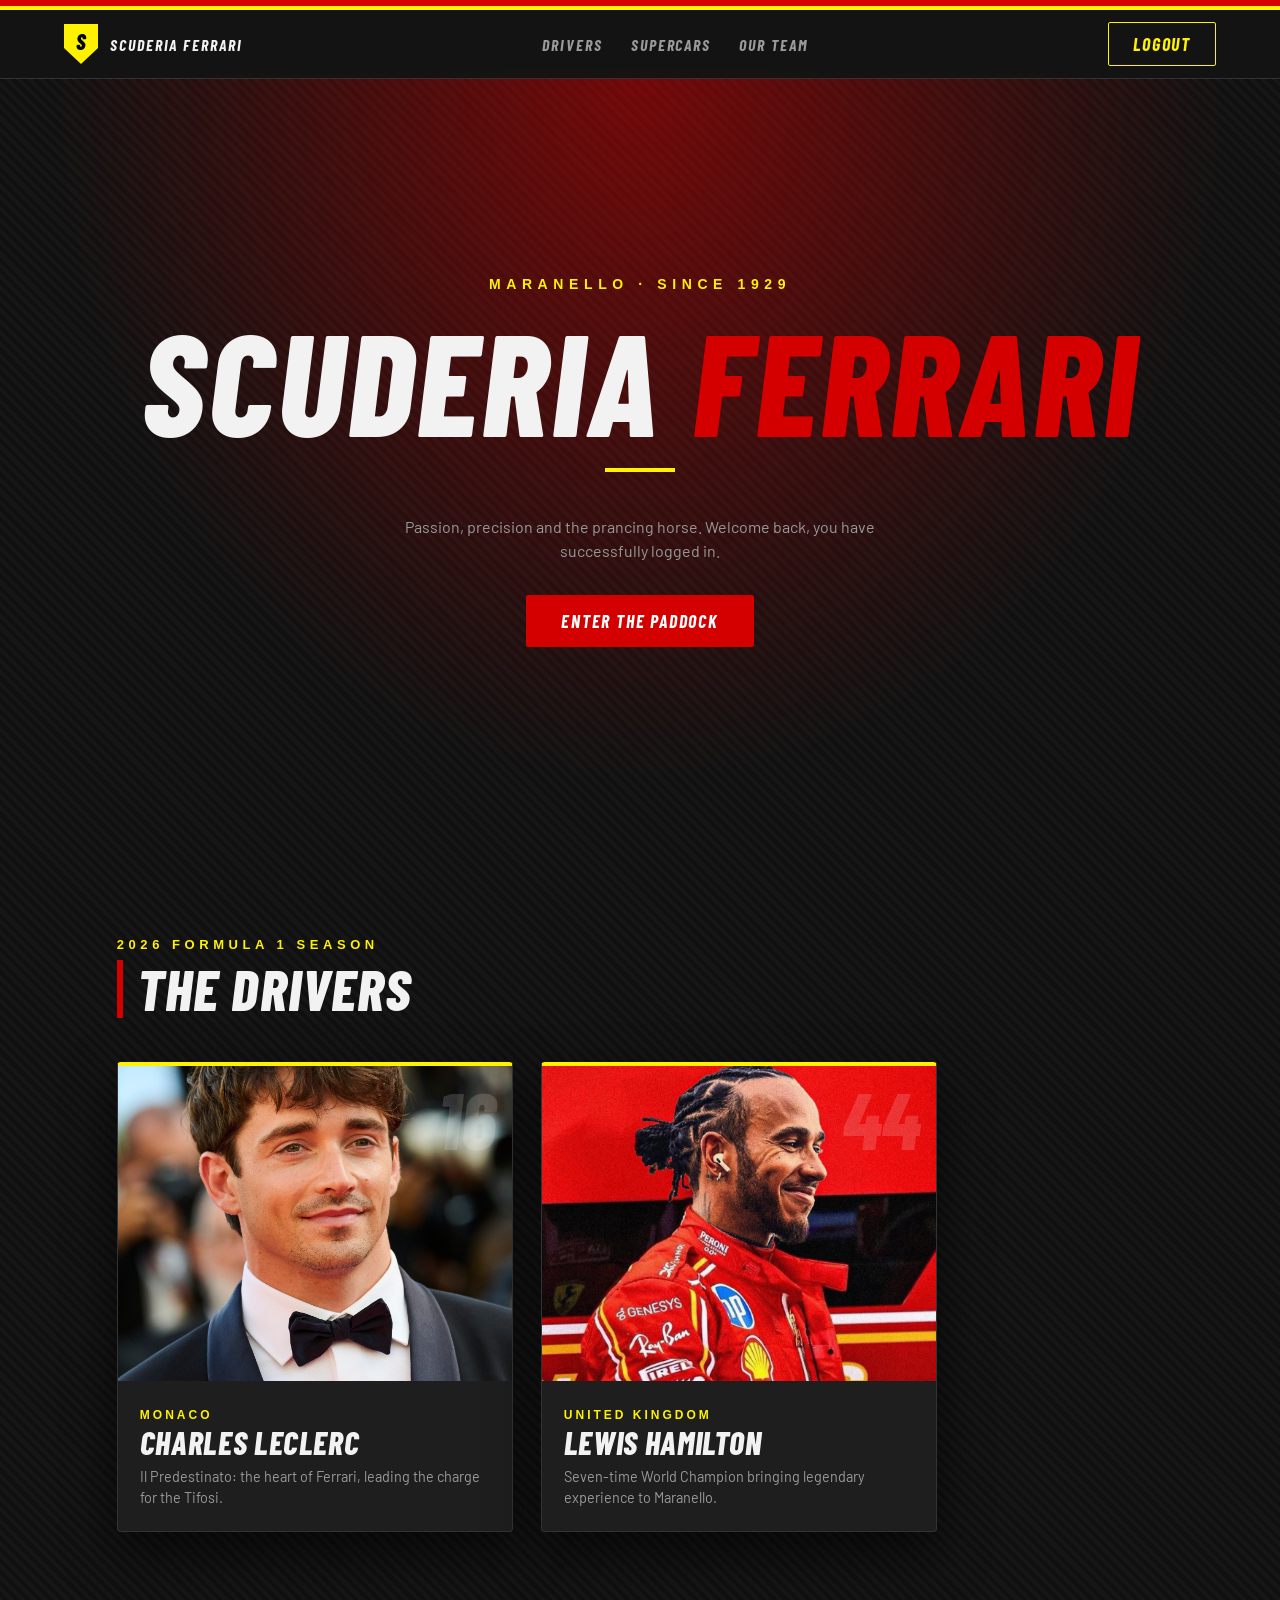
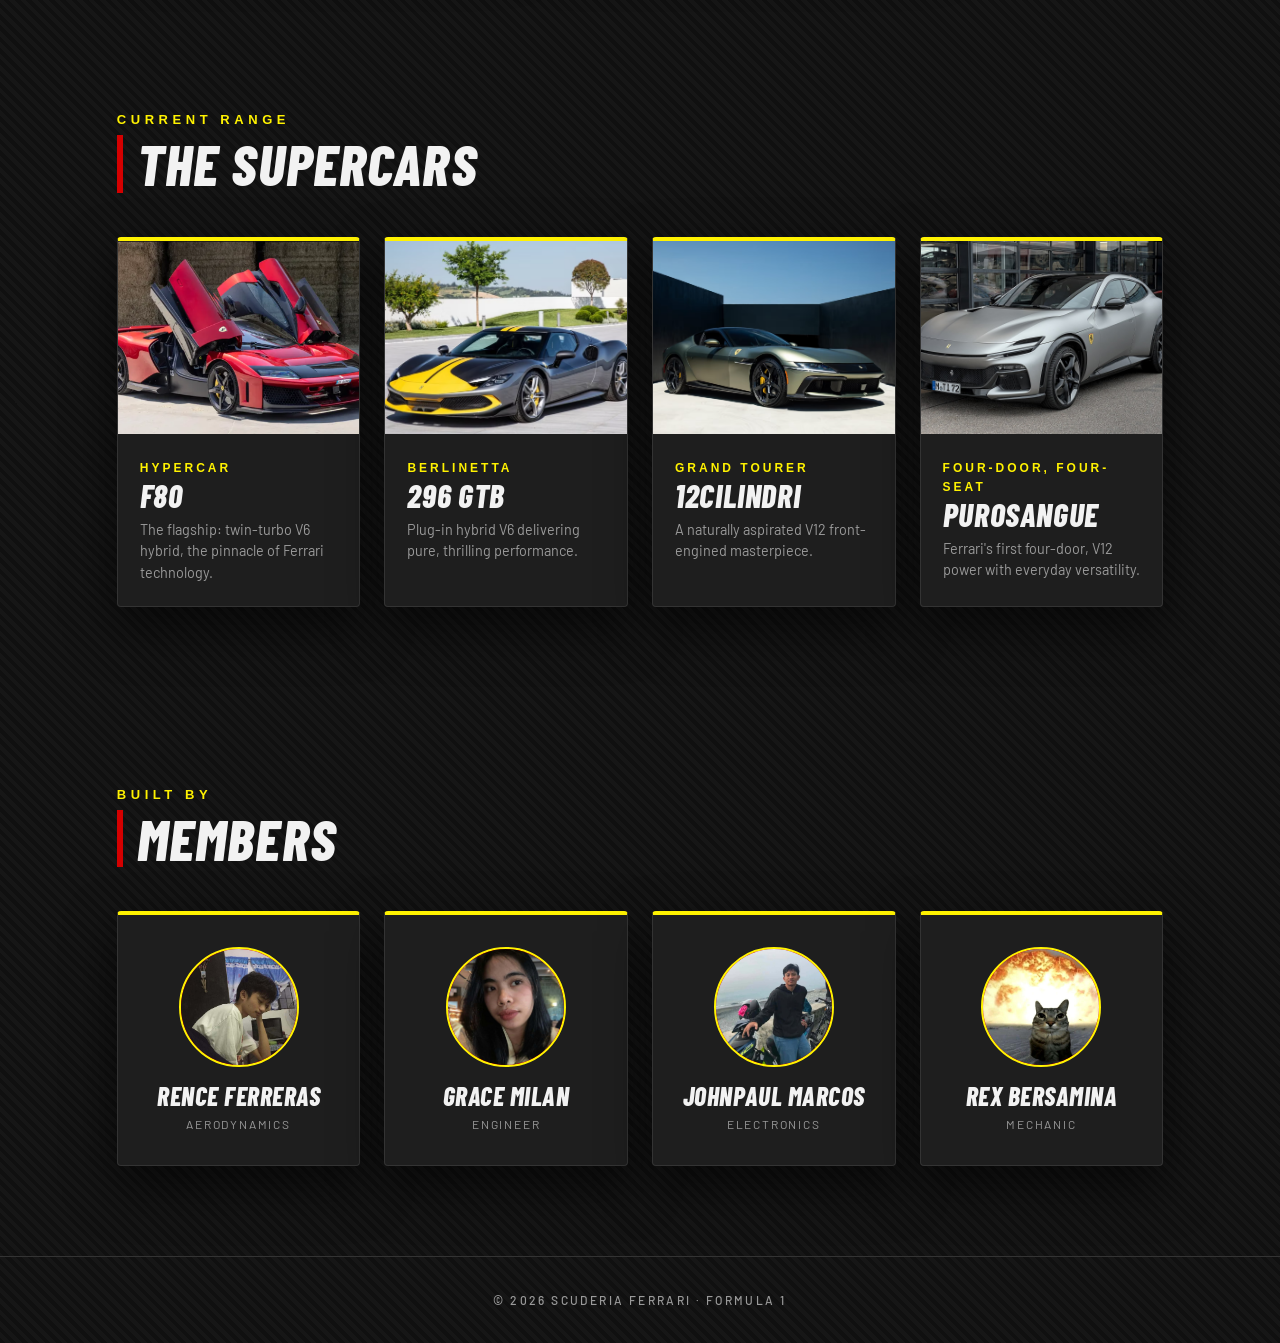
==== commit ca1c1996: "changes" ====
--- a/frontend/dashboard.html
+++ b/frontend/dashboard.html
@@ -63,7 +63,7 @@
 </section>
 
 <section id="team" class="team">
-  <div class="head"><small>Built By</small><h2>Student Members</h2></div>
+  <div class="head"><small>Built By</small><h2>Members</h2></div>
   <div class="grid">
     <div class="card stu"><div class="av"><img src="rence.jpg" alt="Student Name 1" onerror="this.remove()">S1</div><h3>Rence Ferreras</h3><p>Aerodynamics</p></div>
     <div class="card stu"><div class="av"><img src="grace.jpg" alt="Student Name 2" onerror="this.remove()">S2</div><h3>Grace Milan</h3><p>Engineer</p></div>
